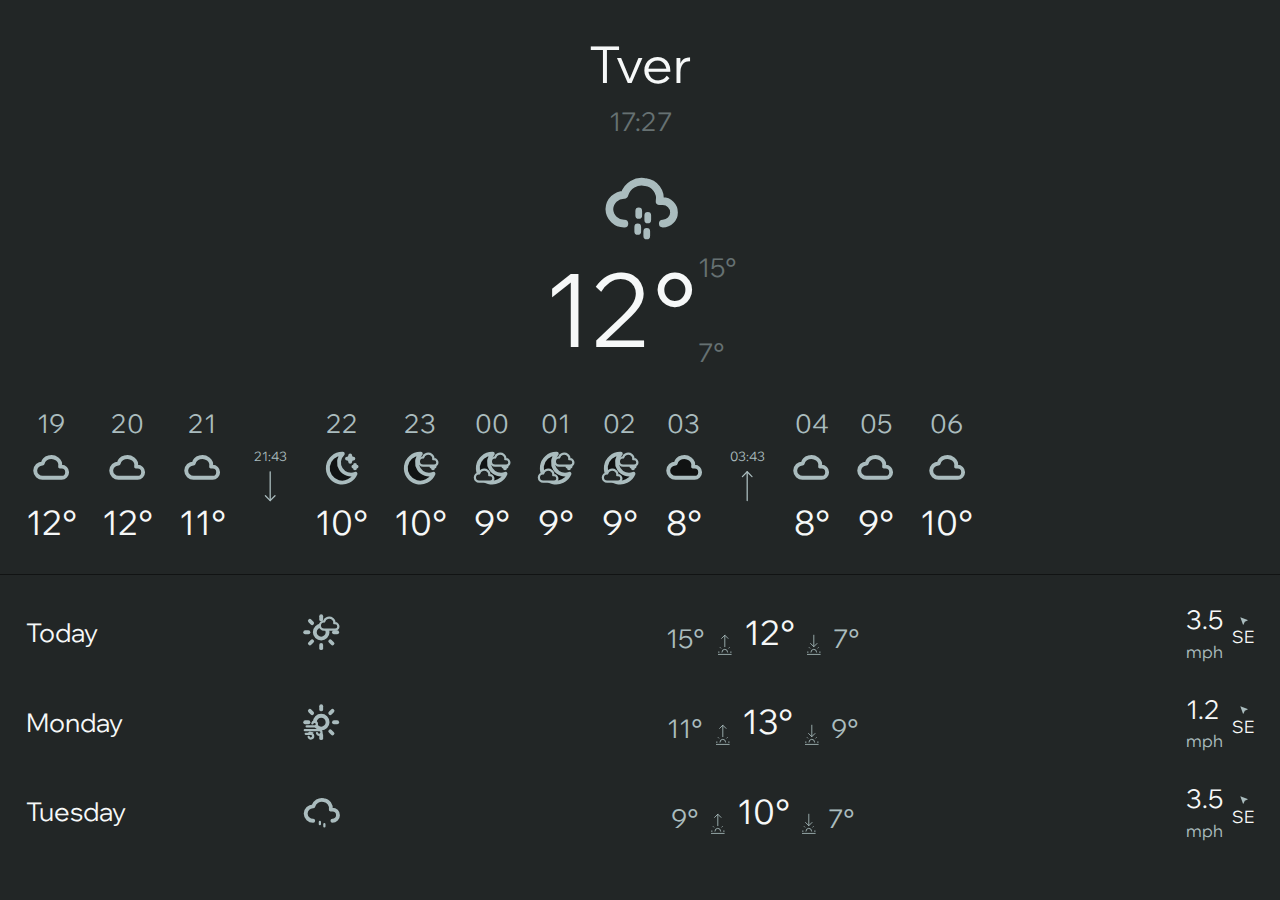
==== index.html @ 24e2c727 "improvements" ====
<!DOCTYPE html>
<html> 

<head>
  <title>weather - cool and hot</title>
  <meta charset="utf-8" />
  <meta name="viewport" content="width=device-width, initial-scale=1"> 
  <link rel=stylesheet type=text/css href="style.css">
  <script src="main.js"></script>
</head>

<body>
  <svg xmlns="http://www.w3.org/2000/svg" id="icons_all">
    <symbol id="wind" viewBox="0 0 24 24">
      <path d="m 5,8 h 8.5 A 2.5,2.5 0 1 0 11.16,4.76"/>
      <path d="m 3,12 h 15.5 a 2.5,2.5 0 1 1 -2.34,3.24"/>  
      <path d="M 4,16 H 9.5 A 2.5,2.5 0 1 1 7.16,19.24"/>    
    </symbol>
    <symbol id="_up" viewBox="0 0 24 24">
      <path d="M 12,3 V 21"/>
      <path d="M 15,18 12,21 9,18"/>
    </symbol>
    <symbol id="_down" viewBox="0 0 24 24">
      <path d="M 12,21 V 3"/>
      <path d="M 15,6 12,3 9,6"/>
    </symbol>
    <symbol id="sun_up" viewBox="0 0 24 24">
      <path d="m 6,18.867 h 0.667 m 10.667,0 H 18 M 7.733,14.6 8.2,15.067 M 16.267,14.6 15.8,15.067 m -6.467,3.8 a 2.667,2.667 0 0 1 5.333,0"/>    
      <path d="M 6,21 H 18"/>
      <path d="M 12,13.768 V 3 l 3,3 M 9,6 12,3"/>
    </symbol>
    <symbol id="sun_down" viewBox="0 0 24 24">
      <path d="m 6,18.867 h 0.667 m 10.667,0 H 18 M 7.733,14.6 8.2,15.067 M 16.267,14.6 15.8,15.067 m -6.467,3.8 a 2.667,2.667 0 0 1 5.333,0"/>    
      <path d="M 6,21 H 18"/>
      <path d="m 12,3 v 10.768 l 3,-3 m -6,0 3,3"/>
    </symbol>
    <symbol id="rain" viewBox="0 0 24 24">
      <path d="m 10.64,15.07 v 2.43 m 4.86,0 v 2.43"/>    
    </symbol>
    <symbol id="sun" viewBox="0 0 24 24">
      <path d="m 14.828,14.828 a 4,4 0 1 0 -5.657,0 4,4 0 0 0 5.657,0 z"/>
      <path d="M 6.343,17.657 4.929,19.071"/>  
      <path d="M 6.343,6.343 4.929,4.929"/>  
      <path d="M 17.657,6.343 19.071,4.929"/>  
      <path d="m 17.657,17.657 1.414,1.414"/>  
      <path d="M 4,12 H 2"/>
      <path d="M 12,4 V 2"/>
      <path d="m 20,12 h 2"/>
      <path d="m 12,20 v 2"/>    
    </symbol>
    <symbol id="moon" viewBox="0 0 24 24">
      <path d="m 12,3 h 0.393 A 7.5,7.5 0 0 0 20.313,15.446 9,9 0 1 1 12,2.992 Z"/>
      <path d="M 17,4 A 2,2 0 0 0 19,6 2,2 0 0 0 17,8 2,2 0 0 0 15,6 2,2 0 0 0 17,4"/>  
      <path d="m 19,11 h 2 m -1,-1 v 2"/>    
    </symbol>
    <symbol id="cloud" viewBox="0 0 24 24">
      <path d="M 6.657,18 A 4.572,4.572 0 0 1 2,13.517 4.572,4.572 0 0 1 6.657,9.035 a 5.231,5.231 0 0 1 3.675,-3.773 5.991,5.991 0 0 1 5.444,1 4.764,4.764 0 0 1 1.77,4.769 h 0.99 a 3.487,3.487 0 0 1 0,6.973 H 6.657"/>    
    </symbol>
    <symbol id="cloud_with" viewBox="0 0 24 24">
        <path d="M 7,18 A 4.606,4.606 0 0 1 2.3,13.5 4.606,4.606 0 0 1 7,9 5.621,5.621 0 0 1 13.611,5.05 5.093,5.093 0 0 1 18,11 h 1 a 3.5,3.5 0 0 1 0,7"/>    
    </symbol>
    <symbol id="lightning" viewBox="0 0 24 24">
      <path d="M 13.845,8.237 10.464,15 h 5.072 l -3.381,6.763"/>    
    </symbol>
    <symbol id="direction" viewBox="0 0 24 24">
      <path d="m 12,18.5 7.265,2.463 a 0.535,0.535 0 0 0 0.57,-0.116 0.548,0.548 0 0 0 0.134,-0.572 L 12,3 4.03,20.275 a 0.547,0.547 0 0 0 0.135,0.572 0.535,0.535 0 0 0 0.57,0.116 L 12,18.5"/>    
    </symbol>
  </svg>   

  <div class="main">
    <div class="item_main">
      <div class="city flex_col centered">
        <div class="city_name text_h2">Tver</div>
        <div class="city_time text_accent text_opact">17:27</div>
        <div class="icon icon_weather icon_big">
          <svg class="icon_with">
            <use xlink:href="#cloud_with"/> 
          </svg>
          <svg class="icon_dop">
            <use xlink:href="#rain"/> 
          </svg>
          <svg class="icon_dop dop_second dop_duo">
            <use xlink:href="#rain"/> 
          </svg>
        </div>
        <div class="temperature flex_row">
          <div class="text_h1 now">12°</div>
          <div class="limit flex_col">
            <div class="max text_accent text_opact">15°</div>
            <div class="min text_accent text_opact">7°</div>
          </div>
        </div>
      </div>
      <div class="scroll_line flex_row">
        <div class="item_scroll_line flex_col centered">
          <div class="text_accent">19</div>
          <div class="icon icon_weather icon_normal">
            <svg>
              <use xlink:href="#cloud"/> 
            </svg>
          </div>  
          <div class="text_h3">12°</div>    
        </div>
        <div class="item_scroll_line flex_col centered">
          <div class="text_accent">20</div>
          <div class="icon icon_weather icon_normal">
            <svg>
              <use xlink:href="#cloud"/> 
            </svg>
          </div>  
          <div class="text_h3">12°</div>    
        </div>
        <div class="item_scroll_line flex_col centered">
          <div class="text_accent">21</div>
          <div class="icon icon_weather icon_normal">
            <svg>
              <use xlink:href="#cloud"/> 
            </svg>
          </div>  
          <div class="text_h3">11°</div>    
        </div>
        <div class="item_scroll_line flex_col centered arrow">
          <div class="text_accent text_mini">21:43</div>
          <div class="icon icon_normal">
            <svg>
              <use xlink:href="#_up"/> 
            </svg>
          </div>   
        </div>
        <div class="item_scroll_line flex_col centered">
          <div class="text_accent">22</div>
          <div class="icon icon_weather icon_normal icon_night">
            <svg>
              <use xlink:href="#moon"/> 
            </svg>
          </div>  
          <div class="text_h3">10°</div>    
        </div>
        <div class="item_scroll_line flex_col centered">
          <div class="text_accent">23</div>
          <div class="icon icon_weather icon_dop_top icon_normal icon_night">
            <svg class="icon_with">
              <use xlink:href="#moon"/> 
            </svg>
            <svg class="icon_dop">
              <use xlink:href="#cloud"/> 
            </svg>
          </div>  
          <div class="text_h3">10°</div>    
        </div>
        <div class="item_scroll_line flex_col centered">
          <div class="text_accent">00</div>
          <div class="icon icon_weather icon_dop_top icon_normal icon_night">
            <svg class="icon_with">
              <use xlink:href="#moon"/> 
            </svg>
            <svg class="icon_dop">
              <use xlink:href="#cloud"/> 
            </svg>
            <svg class="icon_dop dop_second">
              <use xlink:href="#cloud"/> 
            </svg>
          </div>  
          <div class="text_h3">9°</div>    
        </div>
        <div class="item_scroll_line flex_col centered">
          <div class="text_accent">01</div>
          <div class="icon icon_weather icon_dop_top icon_normal icon_night">
            <svg class="icon_with">
              <use xlink:href="#moon"/> 
            </svg>
            <svg class="icon_dop">
              <use xlink:href="#cloud"/> 
            </svg>
            <svg class="icon_dop dop_second">
              <use xlink:href="#cloud"/> 
            </svg>
          </div>  
          <div class="text_h3">9°</div>    
        </div>
        <div class="item_scroll_line flex_col centered">
          <div class="text_accent">02</div>
          <div class="icon icon_weather icon_dop_top icon_normal icon_night">
            <svg class="icon_with">
              <use xlink:href="#moon"/> 
            </svg>
            <svg class="icon_dop">
              <use xlink:href="#cloud"/> 
            </svg>
            <svg class="icon_dop dop_second">
              <use xlink:href="#cloud"/> 
            </svg>
          </div>  
          <div class="text_h3">9°</div>    
        </div>
        <div class="item_scroll_line flex_col centered">
          <div class="text_accent">03</div>
          <div class="icon icon_weather icon_normal icon_night">
            <svg>
              <use xlink:href="#cloud"/> 
            </svg>
          </div>  
          <div class="text_h3">8°</div>    
        </div>
        <div class="item_scroll_line flex_col centered arrow">
          <div class="text_accent text_mini">03:43</div>
          <div class="icon icon_normal">
            <svg>
              <use xlink:href="#_down"/> 
            </svg>
          </div>   
        </div>
        <div class="item_scroll_line flex_col centered">
          <div class="text_accent">04</div>
          <div class="icon icon_weather icon_normal">
            <svg>
              <use xlink:href="#cloud"/> 
            </svg>
          </div>  
          <div class="text_h3">8°</div>    
        </div>
        <div class="item_scroll_line flex_col centered">
          <div class="text_accent">05</div>
          <div class="icon icon_weather icon_normal">
            <svg>
              <use xlink:href="#cloud"/> 
            </svg>
          </div>  
          <div class="text_h3">9°</div>    
        </div>
        <div class="item_scroll_line flex_col centered">
          <div class="text_accent">06</div>
          <div class="icon icon_weather icon_normal">
            <svg>
              <use xlink:href="#cloud"/> 
            </svg>
          </div>  
          <div class="text_h3">10°</div>    
        </div>
      </div>
    </div>
    <div class="divider"></div>

    <div class="days_list flex_col">
      <div class="item_days_list flex_row centered">
        <div class="day_name">Today</div>
        <div class="right_part flex_row centered">
          <div class="icon icon_weather icon_dop_top icon_normal">
            <svg class="icon_with">
              <use xlink:href="#sun"/> 
            </svg>
            <svg class="icon_dop">
              <use xlink:href="#cloud"/> 
            </svg>
          </div>
          <div class="temperature flex_row">
            <div class="text_accent">15°</div>
            <div class="icon icon_small">
              <svg>
                <use xlink:href="#sun_up"/> 
              </svg>
            </div>
            <div class="text_h3">12°</div>
            <div class="icon icon_small">
              <svg>
                <use xlink:href="#sun_down"/> 
              </svg>
            </div>
            <div class="text_accent">7°</div>
          </div>
          <div class="wind flex_row centered">
            <div class="power">3.5</div>
            <div class="direction flex_col centered">
              <div class="icon icon_fill icon_compas compas_se">
                <svg>
                  <use xlink:href="#direction"/> 
                </svg>
              </div>
              <div class="text_small_dop">SE</div>
            </div>
          </div>
        </div>
      </div>
      <div class="item_days_list flex_row centered">
        <div class="day_name">Monday</div>
        <div class="right_part flex_row centered">
          <div class="icon icon_weather icon_dop_top icon_normal">
            <svg class="icon_with">
              <use xlink:href="#sun"/> 
            </svg>
            <svg class="icon_dop dop_second">
              <use xlink:href="#wind"/> 
            </svg>
          </div>
          <div class="temperature flex_row">
            <div class="text_accent">11°</div>
            <div class="icon icon_small">
              <svg>
                <use xlink:href="#sun_up"/> 
              </svg>
            </div>
            <div class="text_h3">13°</div>
            <div class="icon icon_small">
              <svg>
                <use xlink:href="#sun_down"/> 
              </svg>
            </div>
            <div class="text_accent">9°</div>
          </div>
          <div class="wind flex_row centered">
            <div class="power">1.2</div>
            <div class="direction flex_col centered">
              <div class="icon icon_fill icon_compas compas_se">
                <svg>
                  <use xlink:href="#direction"/> 
                </svg>
              </div>
              <div class="text_small_dop">SE</div>
            </div>
          </div>
        </div>
      </div>
      <div class="item_days_list flex_row centered">
        <div class="day_name">Tuesday</div>
        <div class="right_part flex_row centered">
          <div class="icon icon_weather icon_normal">
            <svg class="icon_with">
              <use xlink:href="#cloud_with"/> 
            </svg>
            <svg class="icon_dop">
              <use xlink:href="#rain"/> 
            </svg>
          </div>
          <div class="temperature flex_row">
            <div class="text_accent">9°</div>
            <div class="icon icon_small">
              <svg>
                <use xlink:href="#sun_up"/> 
              </svg>
            </div>
            <div class="text_h3">10°</div>
            <div class="icon icon_small">
              <svg>
                <use xlink:href="#sun_down"/> 
              </svg>
            </div>
            <div class="text_accent">7°</div>
          </div>
          <div class="wind flex_row centered">
            <div class="power">3.5</div>
            <div class="direction flex_col centered">
              <div class="icon icon_fill icon_compas compas_se">
                <svg>
                  <use xlink:href="#direction"/> 
                </svg>
              </div>
              <div class="text_small_dop">SE</div>
            </div>
          </div>
        </div>
      </div>
    </div>
    
  </div>
</body>
</html>
---- style.css ----
@font-face {
  font-family: textFont;
  src: url(WixMadeforDisplay-VariableFont_wght.ttf);
  font-style: normal;
  font-weight: 400;
  }

:root {  
  --color_primary: #222626;
  --color_secondary: #111313;
  --color_inverse: #F6F8F8;
  --color_accent: #AABCBE;
  --size_font6: calc(var(--size_font12)/2);
  --size_font8: calc(var(--size_font12)/1.5);
  --size_font10: calc(var(--size_font12)/1.2);
  --size_font12: max(2vw, 2vh);
  --size_font16: calc(var(--size_font12)/0.75);
  --size_font24: calc(2*var(--size_font12));
  --size_font48: calc(2*var(--size_font24));
  --size_border0: calc(var(--size_border1)/3);
  --size_border1: calc(var(--size16)/10.6);
  --size_border2: calc(var(--size_border1)*1.5);
  --size4: calc(var(--size16)/4);
  --size6: calc(var(--size16)/2.6);
  --size12: calc(var(--size16)/1.3);
  --size16: max(2vw, 2vh);
  --size20: calc(1.25*var(--size16));
  --size24: calc(1.5*var(--size16));
  --size28: calc(1.75*var(--size16));
  --size32: calc(2*var(--size16));
  --size48: calc(2*var(--size24));
}

*, html, body, h1, h2, h3, h4, h5, h6, a, img, ul, ol, li, div, span, b, time, mark,
u, p, input, label, textarea, select, option {  
  color: var(--color_inverse);
  font-family: textFont;
  font-size: var(--size_font12);
  line-height: 1.5;
  margin: 0;
  padding: 0;
  position: relative;
  border: 0;
  vertical-align: top;
  z-index: auto;
  box-sizing: border-box; 
  transition: 1s ease-in-out;
}                                                      

html, 
body {  
  width: 100%;
  height: 100%;
  background-color: var(--color_primary)
}

.main {
  width: 100%;
  height: 100%;
  padding: var(--size16);
}

.text_h1 {
  font-size: var(--size_font48);
}
.text_h2 {
  font-size: var(--size_font24);
}
.text_h3 {
  font-size: var(--size_font16);
}
.text_small {
  font-size: var(--size_font10);
}
.text_small_dop {
  font-size: var(--size_font8);
}
.text_mini {
  font-size: var(--size_font6);
}
.text_accent {
  color: var(--color_accent);
}
.text_opact {
  opacity: 0.5;
}

.flex_row {
  display: flex;
  flex-direction: row;
}
.flex_col {
  display: flex;
  flex-direction: column;
}
.flex_row.centered,
.flex_col.centered {
  align-items: center;
}

.divider {
  width: calc(100% + var(--size32));
  left: calc(-1*var(--size16));
  height: var(--size_border0);
  background-color: var(--color_secondary);
}

.section {
  display: flex;
  flex-direction: row;
  align-items: center;
}

.section.short_view {
  gap: var(--size16);
}

.short_view .city {
  width: 40%;
}

.item_line {
  justify-content: space-between;
  gap: var(--size32);
  padding: var(--size12) 0;
  cursor: pointer;
}

.item_line .left_part {
  width: 70%;
  justify-content: space-between;
}

.item_line .right_part {
  width: 30%;
  justify-content: flex-end;
}

.item_line .temperature *,
.item_main .temperature * {
  line-height: 1.1;
}

.item_line .temperature .limit,
.item_main .temperature .limit {
  justify-content: space-between;
}

.item_line .stats {
  gap: var(--size16);
}

.item_line .stats .text_small::after {
  content: 'mph';
  font-size: var(--size_font6);
  padding-left: var(--size_border2);
}

.item_line .wind .direction {
  gap: var(--size_border2);
}

.scroll_line {
  gap: var(--size16);
  margin-bottom: var(--size16);
}

.scroll_line .item_scroll_line .icon_weather {
  margin: var(--size4) 0 var(--size6) 0;
}

.scroll_line .item_scroll_line.arrow {
  justify-content: center;
}

.item_main .city ~ .scroll_line {
  margin-top: var(--size24);
}

.item_main .icon_weather {
  margin: var(--size16) 0 var(--size6) 0;
}

.days_list {
  margin-top: var(--size16);
  gap: var(--size16);
}

.item_days_list {
  gap: var(--size24);
}

.item_days_list .right_part {
  justify-content: space-between;
}

.item_days_list .day_name {
  width: 20%;
}
.item_days_list .right_part {
  width: 80%;
}

.item_days_list .wind {
  gap: var(--size6);
}

.item_days_list .wind .power::after {
  content: 'mph';
  display: block;
  font-size: var(--size_font8);
  color: var(--color_accent);
}

.item_days_list .temperature {
  align-items: flex-end;
  gap: var(--size4);
}

svg#icons_all {
  visibility: hidden;
  display: none;
  width: 0;
  height: 0;
}

svg * {
  stroke-linecap: round;
  stroke-linejoin: round;
}

.icon svg {
  height: 100%;
  width: 100%;
  fill: transparent;
}

.icon_big {
  width: var(--size48);
  height: var(--size48);

}

.icon_normal {
  width: var(--size24);
  height: var(--size24);
}

.icon_small {
  width: var(--size16);
  height: var(--size16);
}

.icon_compas {
  width: var(--size6);
  height: var(--size6);
  transform-box: fill-box;
    transform-origin: center;
}

.icon_compas.compas_sw  {
  transform: rotate(45deg);
}
.icon_compas.compas_se  {
  transform: rotate(-45deg);
}

.icon_big .icon_dop {
  stroke-width: var(--size_border2);
}

.icon {
  stroke: var(--color_accent);
  display: flex;
  align-items: flex-end;
  justify-content: center;
  stroke-width: var(--size_border1);
}

.icon.icon_small,
.arrow .icon {
  stroke-width: var(--size_border0);
}

.icon_weather.icon_dop_top {
  align-items: flex-start;
  justify-content: flex-end;
}

.icon.icon_night svg {
  fill: var(--color_secondary);
}

.icon.icon_fill svg {
  fill: var(--color_accent);
  stroke: none;
}

.icon .icon_with {
  position: absolute;
}

.icon .icon_dop {
  height: 58%;
  width: 58%;
}

.icon .icon_dop.dop_second {
  position: absolute;
  bottom: 10%;
  right: 5%;
} 

.icon .icon_dop.dop_second.dop_duo {
  bottom: 20%;
  right: 20%;
} 
.icon .icon_dop.dop_second.dop_duo + .dop_duo {
  top: 0;
}

.icon_weather.icon_dop_top .icon_dop {
  fill: var(--color_primary);
}

.icon_weather.icon_dop_top .icon_dop.dop_second {
  left: 0;
  bottom: 0;
}
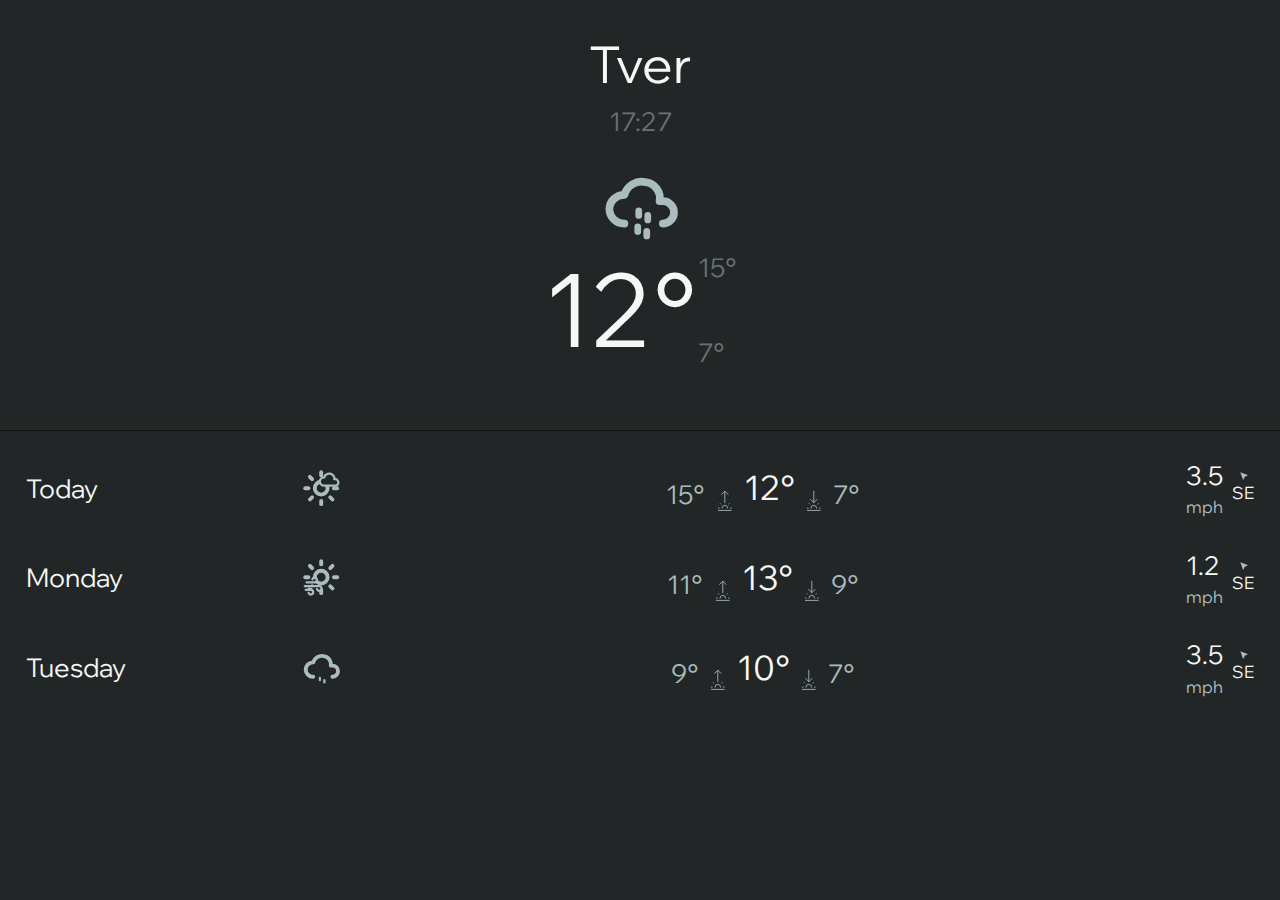
==== commit 775cfa50: "hourly weather" ====
--- a/index.html
+++ b/index.html
@@ -1,10 +1,10 @@
 <!DOCTYPE html>
-<html> 
+<html>
 
 <head>
   <title>weather - cool and hot</title>
   <meta charset="utf-8" />
-  <meta name="viewport" content="width=device-width, initial-scale=1"> 
+  <meta name="viewport" content="width=device-width, initial-scale=1">
   <link rel=stylesheet type=text/css href="style.css">
   <script src="main.js"></script>
 </head>
@@ -13,8 +13,8 @@
   <svg xmlns="http://www.w3.org/2000/svg" id="icons_all">
     <symbol id="wind" viewBox="0 0 24 24">
       <path d="m 5,8 h 8.5 A 2.5,2.5 0 1 0 11.16,4.76"/>
-      <path d="m 3,12 h 15.5 a 2.5,2.5 0 1 1 -2.34,3.24"/>  
-      <path d="M 4,16 H 9.5 A 2.5,2.5 0 1 1 7.16,19.24"/>    
+      <path d="m 3,12 h 15.5 a 2.5,2.5 0 1 1 -2.34,3.24"/>
+      <path d="M 4,16 H 9.5 A 2.5,2.5 0 1 1 7.16,19.24"/>
     </symbol>
     <symbol id="_up" viewBox="0 0 24 24">
       <path d="M 12,3 V 21"/>
@@ -25,47 +25,47 @@
       <path d="M 15,6 12,3 9,6"/>
     </symbol>
     <symbol id="sun_up" viewBox="0 0 24 24">
-      <path d="m 6,18.867 h 0.667 m 10.667,0 H 18 M 7.733,14.6 8.2,15.067 M 16.267,14.6 15.8,15.067 m -6.467,3.8 a 2.667,2.667 0 0 1 5.333,0"/>    
+      <path d="m 6,18.867 h 0.667 m 10.667,0 H 18 M 7.733,14.6 8.2,15.067 M 16.267,14.6 15.8,15.067 m -6.467,3.8 a 2.667,2.667 0 0 1 5.333,0"/>
       <path d="M 6,21 H 18"/>
       <path d="M 12,13.768 V 3 l 3,3 M 9,6 12,3"/>
     </symbol>
     <symbol id="sun_down" viewBox="0 0 24 24">
-      <path d="m 6,18.867 h 0.667 m 10.667,0 H 18 M 7.733,14.6 8.2,15.067 M 16.267,14.6 15.8,15.067 m -6.467,3.8 a 2.667,2.667 0 0 1 5.333,0"/>    
+      <path d="m 6,18.867 h 0.667 m 10.667,0 H 18 M 7.733,14.6 8.2,15.067 M 16.267,14.6 15.8,15.067 m -6.467,3.8 a 2.667,2.667 0 0 1 5.333,0"/>
       <path d="M 6,21 H 18"/>
       <path d="m 12,3 v 10.768 l 3,-3 m -6,0 3,3"/>
     </symbol>
     <symbol id="rain" viewBox="0 0 24 24">
-      <path d="m 10.64,15.07 v 2.43 m 4.86,0 v 2.43"/>    
+      <path d="m 10.64,15.07 v 2.43 m 4.86,0 v 2.43"/>
     </symbol>
     <symbol id="sun" viewBox="0 0 24 24">
       <path d="m 14.828,14.828 a 4,4 0 1 0 -5.657,0 4,4 0 0 0 5.657,0 z"/>
-      <path d="M 6.343,17.657 4.929,19.071"/>  
-      <path d="M 6.343,6.343 4.929,4.929"/>  
-      <path d="M 17.657,6.343 19.071,4.929"/>  
-      <path d="m 17.657,17.657 1.414,1.414"/>  
+      <path d="M 6.343,17.657 4.929,19.071"/>
+      <path d="M 6.343,6.343 4.929,4.929"/>
+      <path d="M 17.657,6.343 19.071,4.929"/>
+      <path d="m 17.657,17.657 1.414,1.414"/>
       <path d="M 4,12 H 2"/>
       <path d="M 12,4 V 2"/>
       <path d="m 20,12 h 2"/>
-      <path d="m 12,20 v 2"/>    
+      <path d="m 12,20 v 2"/>
     </symbol>
     <symbol id="moon" viewBox="0 0 24 24">
       <path d="m 12,3 h 0.393 A 7.5,7.5 0 0 0 20.313,15.446 9,9 0 1 1 12,2.992 Z"/>
-      <path d="M 17,4 A 2,2 0 0 0 19,6 2,2 0 0 0 17,8 2,2 0 0 0 15,6 2,2 0 0 0 17,4"/>  
-      <path d="m 19,11 h 2 m -1,-1 v 2"/>    
+      <path d="M 17,4 A 2,2 0 0 0 19,6 2,2 0 0 0 17,8 2,2 0 0 0 15,6 2,2 0 0 0 17,4"/>
+      <path d="m 19,11 h 2 m -1,-1 v 2"/>
     </symbol>
     <symbol id="cloud" viewBox="0 0 24 24">
-      <path d="M 6.657,18 A 4.572,4.572 0 0 1 2,13.517 4.572,4.572 0 0 1 6.657,9.035 a 5.231,5.231 0 0 1 3.675,-3.773 5.991,5.991 0 0 1 5.444,1 4.764,4.764 0 0 1 1.77,4.769 h 0.99 a 3.487,3.487 0 0 1 0,6.973 H 6.657"/>    
+      <path d="M 6.657,18 A 4.572,4.572 0 0 1 2,13.517 4.572,4.572 0 0 1 6.657,9.035 a 5.231,5.231 0 0 1 3.675,-3.773 5.991,5.991 0 0 1 5.444,1 4.764,4.764 0 0 1 1.77,4.769 h 0.99 a 3.487,3.487 0 0 1 0,6.973 H 6.657"/>
     </symbol>
     <symbol id="cloud_with" viewBox="0 0 24 24">
-        <path d="M 7,18 A 4.606,4.606 0 0 1 2.3,13.5 4.606,4.606 0 0 1 7,9 5.621,5.621 0 0 1 13.611,5.05 5.093,5.093 0 0 1 18,11 h 1 a 3.5,3.5 0 0 1 0,7"/>    
+        <path d="M 7,18 A 4.606,4.606 0 0 1 2.3,13.5 4.606,4.606 0 0 1 7,9 5.621,5.621 0 0 1 13.611,5.05 5.093,5.093 0 0 1 18,11 h 1 a 3.5,3.5 0 0 1 0,7"/>
     </symbol>
     <symbol id="lightning" viewBox="0 0 24 24">
-      <path d="M 13.845,8.237 10.464,15 h 5.072 l -3.381,6.763"/>    
+      <path d="M 13.845,8.237 10.464,15 h 5.072 l -3.381,6.763"/>
     </symbol>
     <symbol id="direction" viewBox="0 0 24 24">
-      <path d="m 12,18.5 7.265,2.463 a 0.535,0.535 0 0 0 0.57,-0.116 0.548,0.548 0 0 0 0.134,-0.572 L 12,3 4.03,20.275 a 0.547,0.547 0 0 0 0.135,0.572 0.535,0.535 0 0 0 0.57,0.116 L 12,18.5"/>    
-    </symbol>
-  </svg>   
+      <path d="m 12,18.5 7.265,2.463 a 0.535,0.535 0 0 0 0.57,-0.116 0.548,0.548 0 0 0 0.134,-0.572 L 12,3 4.03,20.275 a 0.547,0.547 0 0 0 0.135,0.572 0.535,0.535 0 0 0 0.57,0.116 L 12,18.5"/>
+    </symbol>
+  </svg>
 
   <div class="main">
     <div class="item_main">
@@ -74,13 +74,13 @@
         <div class="city_time text_accent text_opact">17:27</div>
         <div class="icon icon_weather icon_big">
           <svg class="icon_with">
-            <use xlink:href="#cloud_with"/> 
+            <use xlink:href="#cloud_with"/>
           </svg>
           <svg class="icon_dop">
-            <use xlink:href="#rain"/> 
+            <use xlink:href="#rain"/>
           </svg>
           <svg class="icon_dop dop_second dop_duo">
-            <use xlink:href="#rain"/> 
+            <use xlink:href="#rain"/>
           </svg>
         </div>
         <div class="temperature flex_row">
@@ -92,151 +92,6 @@
         </div>
       </div>
       <div class="scroll_line flex_row">
-        <div class="item_scroll_line flex_col centered">
-          <div class="text_accent">19</div>
-          <div class="icon icon_weather icon_normal">
-            <svg>
-              <use xlink:href="#cloud"/> 
-            </svg>
-          </div>  
-          <div class="text_h3">12°</div>    
-        </div>
-        <div class="item_scroll_line flex_col centered">
-          <div class="text_accent">20</div>
-          <div class="icon icon_weather icon_normal">
-            <svg>
-              <use xlink:href="#cloud"/> 
-            </svg>
-          </div>  
-          <div class="text_h3">12°</div>    
-        </div>
-        <div class="item_scroll_line flex_col centered">
-          <div class="text_accent">21</div>
-          <div class="icon icon_weather icon_normal">
-            <svg>
-              <use xlink:href="#cloud"/> 
-            </svg>
-          </div>  
-          <div class="text_h3">11°</div>    
-        </div>
-        <div class="item_scroll_line flex_col centered arrow">
-          <div class="text_accent text_mini">21:43</div>
-          <div class="icon icon_normal">
-            <svg>
-              <use xlink:href="#_up"/> 
-            </svg>
-          </div>   
-        </div>
-        <div class="item_scroll_line flex_col centered">
-          <div class="text_accent">22</div>
-          <div class="icon icon_weather icon_normal icon_night">
-            <svg>
-              <use xlink:href="#moon"/> 
-            </svg>
-          </div>  
-          <div class="text_h3">10°</div>    
-        </div>
-        <div class="item_scroll_line flex_col centered">
-          <div class="text_accent">23</div>
-          <div class="icon icon_weather icon_dop_top icon_normal icon_night">
-            <svg class="icon_with">
-              <use xlink:href="#moon"/> 
-            </svg>
-            <svg class="icon_dop">
-              <use xlink:href="#cloud"/> 
-            </svg>
-          </div>  
-          <div class="text_h3">10°</div>    
-        </div>
-        <div class="item_scroll_line flex_col centered">
-          <div class="text_accent">00</div>
-          <div class="icon icon_weather icon_dop_top icon_normal icon_night">
-            <svg class="icon_with">
-              <use xlink:href="#moon"/> 
-            </svg>
-            <svg class="icon_dop">
-              <use xlink:href="#cloud"/> 
-            </svg>
-            <svg class="icon_dop dop_second">
-              <use xlink:href="#cloud"/> 
-            </svg>
-          </div>  
-          <div class="text_h3">9°</div>    
-        </div>
-        <div class="item_scroll_line flex_col centered">
-          <div class="text_accent">01</div>
-          <div class="icon icon_weather icon_dop_top icon_normal icon_night">
-            <svg class="icon_with">
-              <use xlink:href="#moon"/> 
-            </svg>
-            <svg class="icon_dop">
-              <use xlink:href="#cloud"/> 
-            </svg>
-            <svg class="icon_dop dop_second">
-              <use xlink:href="#cloud"/> 
-            </svg>
-          </div>  
-          <div class="text_h3">9°</div>    
-        </div>
-        <div class="item_scroll_line flex_col centered">
-          <div class="text_accent">02</div>
-          <div class="icon icon_weather icon_dop_top icon_normal icon_night">
-            <svg class="icon_with">
-              <use xlink:href="#moon"/> 
-            </svg>
-            <svg class="icon_dop">
-              <use xlink:href="#cloud"/> 
-            </svg>
-            <svg class="icon_dop dop_second">
-              <use xlink:href="#cloud"/> 
-            </svg>
-          </div>  
-          <div class="text_h3">9°</div>    
-        </div>
-        <div class="item_scroll_line flex_col centered">
-          <div class="text_accent">03</div>
-          <div class="icon icon_weather icon_normal icon_night">
-            <svg>
-              <use xlink:href="#cloud"/> 
-            </svg>
-          </div>  
-          <div class="text_h3">8°</div>    
-        </div>
-        <div class="item_scroll_line flex_col centered arrow">
-          <div class="text_accent text_mini">03:43</div>
-          <div class="icon icon_normal">
-            <svg>
-              <use xlink:href="#_down"/> 
-            </svg>
-          </div>   
-        </div>
-        <div class="item_scroll_line flex_col centered">
-          <div class="text_accent">04</div>
-          <div class="icon icon_weather icon_normal">
-            <svg>
-              <use xlink:href="#cloud"/> 
-            </svg>
-          </div>  
-          <div class="text_h3">8°</div>    
-        </div>
-        <div class="item_scroll_line flex_col centered">
-          <div class="text_accent">05</div>
-          <div class="icon icon_weather icon_normal">
-            <svg>
-              <use xlink:href="#cloud"/> 
-            </svg>
-          </div>  
-          <div class="text_h3">9°</div>    
-        </div>
-        <div class="item_scroll_line flex_col centered">
-          <div class="text_accent">06</div>
-          <div class="icon icon_weather icon_normal">
-            <svg>
-              <use xlink:href="#cloud"/> 
-            </svg>
-          </div>  
-          <div class="text_h3">10°</div>    
-        </div>
       </div>
     </div>
     <div class="divider"></div>
@@ -247,23 +102,23 @@
         <div class="right_part flex_row centered">
           <div class="icon icon_weather icon_dop_top icon_normal">
             <svg class="icon_with">
-              <use xlink:href="#sun"/> 
+              <use xlink:href="#sun"/>
             </svg>
             <svg class="icon_dop">
-              <use xlink:href="#cloud"/> 
+              <use xlink:href="#cloud"/>
             </svg>
           </div>
           <div class="temperature flex_row">
             <div class="text_accent">15°</div>
             <div class="icon icon_small">
               <svg>
-                <use xlink:href="#sun_up"/> 
+                <use xlink:href="#sun_up"/>
               </svg>
             </div>
             <div class="text_h3">12°</div>
             <div class="icon icon_small">
               <svg>
-                <use xlink:href="#sun_down"/> 
+                <use xlink:href="#sun_down"/>
               </svg>
             </div>
             <div class="text_accent">7°</div>
@@ -273,7 +128,7 @@
             <div class="direction flex_col centered">
               <div class="icon icon_fill icon_compas compas_se">
                 <svg>
-                  <use xlink:href="#direction"/> 
+                  <use xlink:href="#direction"/>
                 </svg>
               </div>
               <div class="text_small_dop">SE</div>
@@ -286,23 +141,23 @@
         <div class="right_part flex_row centered">
           <div class="icon icon_weather icon_dop_top icon_normal">
             <svg class="icon_with">
-              <use xlink:href="#sun"/> 
+              <use xlink:href="#sun"/>
             </svg>
             <svg class="icon_dop dop_second">
-              <use xlink:href="#wind"/> 
+              <use xlink:href="#wind"/>
             </svg>
           </div>
           <div class="temperature flex_row">
             <div class="text_accent">11°</div>
             <div class="icon icon_small">
               <svg>
-                <use xlink:href="#sun_up"/> 
+                <use xlink:href="#sun_up"/>
               </svg>
             </div>
             <div class="text_h3">13°</div>
             <div class="icon icon_small">
               <svg>
-                <use xlink:href="#sun_down"/> 
+                <use xlink:href="#sun_down"/>
               </svg>
             </div>
             <div class="text_accent">9°</div>
@@ -312,7 +167,7 @@
             <div class="direction flex_col centered">
               <div class="icon icon_fill icon_compas compas_se">
                 <svg>
-                  <use xlink:href="#direction"/> 
+                  <use xlink:href="#direction"/>
                 </svg>
               </div>
               <div class="text_small_dop">SE</div>
@@ -325,23 +180,23 @@
         <div class="right_part flex_row centered">
           <div class="icon icon_weather icon_normal">
             <svg class="icon_with">
-              <use xlink:href="#cloud_with"/> 
+              <use xlink:href="#cloud_with"/>
             </svg>
             <svg class="icon_dop">
-              <use xlink:href="#rain"/> 
+              <use xlink:href="#rain"/>
             </svg>
           </div>
           <div class="temperature flex_row">
             <div class="text_accent">9°</div>
             <div class="icon icon_small">
               <svg>
-                <use xlink:href="#sun_up"/> 
+                <use xlink:href="#sun_up"/>
               </svg>
             </div>
             <div class="text_h3">10°</div>
             <div class="icon icon_small">
               <svg>
-                <use xlink:href="#sun_down"/> 
+                <use xlink:href="#sun_down"/>
               </svg>
             </div>
             <div class="text_accent">7°</div>
@@ -351,7 +206,7 @@
             <div class="direction flex_col centered">
               <div class="icon icon_fill icon_compas compas_se">
                 <svg>
-                  <use xlink:href="#direction"/> 
+                  <use xlink:href="#direction"/>
                 </svg>
               </div>
               <div class="text_small_dop">SE</div>
@@ -360,7 +215,7 @@
         </div>
       </div>
     </div>
-    
+
   </div>
 </body>
 </html>
--- a/style.css
+++ b/style.css
@@ -161,6 +161,8 @@
 }
 
 .scroll_line {
+  width: 100%;
+  overflow-x: auto;
   gap: var(--size16);
   margin-bottom: var(--size16);
 }
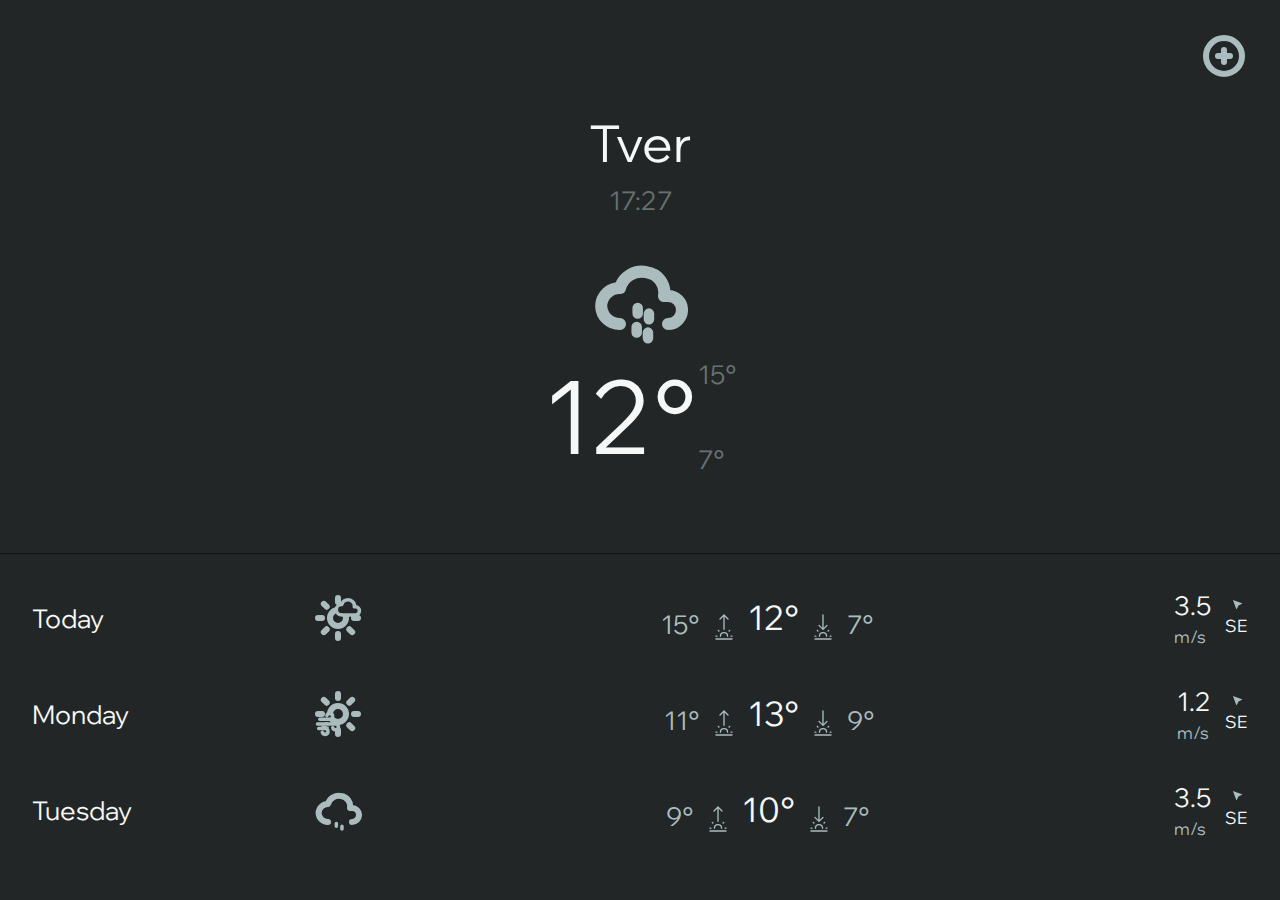
==== commit a50e5cff: "add new city" ====
--- a/index.html
+++ b/index.html
@@ -11,6 +11,20 @@
 
 <body>
   <svg xmlns="http://www.w3.org/2000/svg" id="icons_all">
+    <symbol id="pages" viewBox="0 0 24 24">
+      <path d="M 3,12 A 9,9 0 1 0 12,3 9,9 0 0 0 3,12"/>
+    </symbol>
+    <symbol id="add" viewBox="0 0 24 24">
+      <path d="M 3,12 A 9,9 0 1 0 12,3 9,9 0 0 0 3,12"/>
+      <path d="m 9,12 h 6"/>
+      <path d="m 12,9 v 6"/>
+    </symbol>
+    <symbol id="list" viewBox="0 0 24 24">
+      <path d="M 3,12 A 9,9 0 1 0 12,3 9,9 0 0 0 3,12"/>
+      <path d="m 9,9.6 h 6"/>
+      <path d="m 9,12 h 6"/>
+      <path d="m 9,14.4 h 6"/>
+    </symbol>
     <symbol id="wind" viewBox="0 0 24 24">
       <path d="m 5,8 h 8.5 A 2.5,2.5 0 1 0 11.16,4.76"/>
       <path d="m 3,12 h 15.5 a 2.5,2.5 0 1 1 -2.34,3.24"/>
@@ -68,6 +82,35 @@
   </svg>
 
   <div class="main">
+    <div class="navigation flex_row">
+      <div style="opacity: 0;" class="icon icon_list icon_normal">
+        <svg>
+          <use xlink:href="#list"/>
+        </svg>
+      </div>
+      <div style="opacity: 0;" class="pages flex_row centered">
+        <div class="icon icon_small" id="selected_page">
+          <svg>
+            <use xlink:href="#pages"/>
+          </svg>
+        </div>
+        <div class="icon icon_small">
+          <svg>
+            <use xlink:href="#pages"/>
+          </svg>
+        </div>
+        <div class="icon icon_small">
+          <svg>
+            <use xlink:href="#pages"/>
+          </svg>
+        </div>
+      </div>
+      <div class="icon icon_add icon_normal">
+        <svg>
+          <use xlink:href="#add"/>
+        </svg>
+      </div>
+    </div>
     <div class="item_main">
       <div class="city flex_col centered">
         <div class="city_name text_h2">Tver</div>
--- a/style.css
+++ b/style.css
@@ -3,9 +3,9 @@
   src: url(WixMadeforDisplay-VariableFont_wght.ttf);
   font-style: normal;
   font-weight: 400;
-  }
-
-:root {  
+}
+
+:root {
   --color_primary: #222626;
   --color_secondary: #111313;
   --color_inverse: #F6F8F8;
@@ -23,7 +23,7 @@
   --size4: calc(var(--size16)/4);
   --size6: calc(var(--size16)/2.6);
   --size12: calc(var(--size16)/1.3);
-  --size16: max(2vw, 2vh);
+  --size16: max(2.5vw, 2.5vh);
   --size20: calc(1.25*var(--size16));
   --size24: calc(1.5*var(--size16));
   --size28: calc(1.75*var(--size16));
@@ -32,7 +32,7 @@
 }
 
 *, html, body, h1, h2, h3, h4, h5, h6, a, img, ul, ol, li, div, span, b, time, mark,
-u, p, input, label, textarea, select, option {  
+u, p, input, label, textarea, select, option {
   color: var(--color_inverse);
   font-family: textFont;
   font-size: var(--size_font12);
@@ -43,12 +43,11 @@
   border: 0;
   vertical-align: top;
   z-index: auto;
-  box-sizing: border-box; 
+  box-sizing: border-box;
   transition: 1s ease-in-out;
-}                                                      
-
-html, 
-body {  
+}
+html,
+body {
   width: 100%;
   height: 100%;
   background-color: var(--color_primary)
@@ -151,20 +150,20 @@
 }
 
 .item_line .stats .text_small::after {
-  content: 'mph';
+  content: 'm/s';
   font-size: var(--size_font6);
   padding-left: var(--size_border2);
 }
 
-.item_line .wind .direction {
+.item_days_list .wind .direction {
   gap: var(--size_border2);
+  min-width: var(--size12);
 }
 
 .scroll_line {
-  width: 100%;
-  overflow-x: auto;
   gap: var(--size16);
   margin-bottom: var(--size16);
+  overflow-y: auto;
 }
 
 .scroll_line .item_scroll_line .icon_weather {
@@ -208,7 +207,7 @@
 }
 
 .item_days_list .wind .power::after {
-  content: 'mph';
+  content: 'm/s';
   display: block;
   font-size: var(--size_font8);
   color: var(--color_accent);
@@ -240,7 +239,6 @@
 .icon_big {
   width: var(--size48);
   height: var(--size48);
-
 }
 
 .icon_normal {
@@ -251,13 +249,18 @@
 .icon_small {
   width: var(--size16);
   height: var(--size16);
+}
+
+.icon_backspace {
+  width: var(--size12);
+  height: var(--size12);
 }
 
 .icon_compas {
   width: var(--size6);
   height: var(--size6);
   transform-box: fill-box;
-    transform-origin: center;
+  transform-origin: center;
 }
 
 .icon_compas.compas_sw  {
@@ -311,12 +314,16 @@
   position: absolute;
   bottom: 10%;
   right: 5%;
-} 
+}
+
+.icon .icon_dop.dop_special {
+  background-color: var(--color_primary);
+}
 
 .icon .icon_dop.dop_second.dop_duo {
   bottom: 20%;
   right: 20%;
-} 
+}
 .icon .icon_dop.dop_second.dop_duo + .dop_duo {
   top: 0;
 }
@@ -329,3 +336,90 @@
   left: 0;
   bottom: 0;
 }
+
+.navigation {
+  height: var(--size24);
+  justify-content: space-between;
+  margin-bottom: var(--size12);
+  gap: var(--size16);
+}
+
+.navigation * {
+  cursor: pointer;
+}
+
+.navigation .pages {
+  gap: var(--size6);
+}
+
+.navigation .pages .icon_small {
+  width: var(--size12);
+  height: var(--size12);
+}
+
+.navigation .pages #selected_page svg {
+  fill: var(--color_accent);
+  opacity: 0.5;
+}
+
+#add_view .navigation .icon_add {
+  transform-box: fill-box;
+  transform-origin: center;
+  transform: rotate(45deg);
+}
+
+.navigation .search_section {
+  width: 100%;
+}
+
+.navigation .search_section .search_field,
+.navigation .search_section .search_result_list {
+  width: 100%;
+  background-color: var(--color_secondary);
+  border-radius: var(--size6);
+  color: var(--color_primary);
+}
+
+.navigation .search_field {
+  height: 100%;
+  padding: 0 var(--size24) 0 var(--size12);
+
+}
+
+.navigation .search_field .icon_backspace {
+  visibility: hidden;
+  position: absolute;
+  right: var(--size6);
+  cursor: pointer;
+  stroke-width: var(--size_border0);
+}
+
+.navigation .search_field input:not([value=""]) ~ .icon_backspace {
+  visibility: visible;
+}
+
+.navigation .search_field input {
+  background-color: transparent;
+  -webkit-appearance: none;
+  -moz-appearance:    none;
+  appearance:         none;
+  width: 100%;
+}
+
+.navigation .search_field input:focus-visible {
+  outline: none;
+}
+
+.navigation .search_result_list {
+  position: absolute;
+  z-index: 99;
+  top: 100%;
+  padding: var(--size12);
+  gap: var(--size6);
+}
+
+.navigation .search_result_list .divider {
+  width: 100%;
+  left: 0;
+  background-color: var(--color_primary);
+}
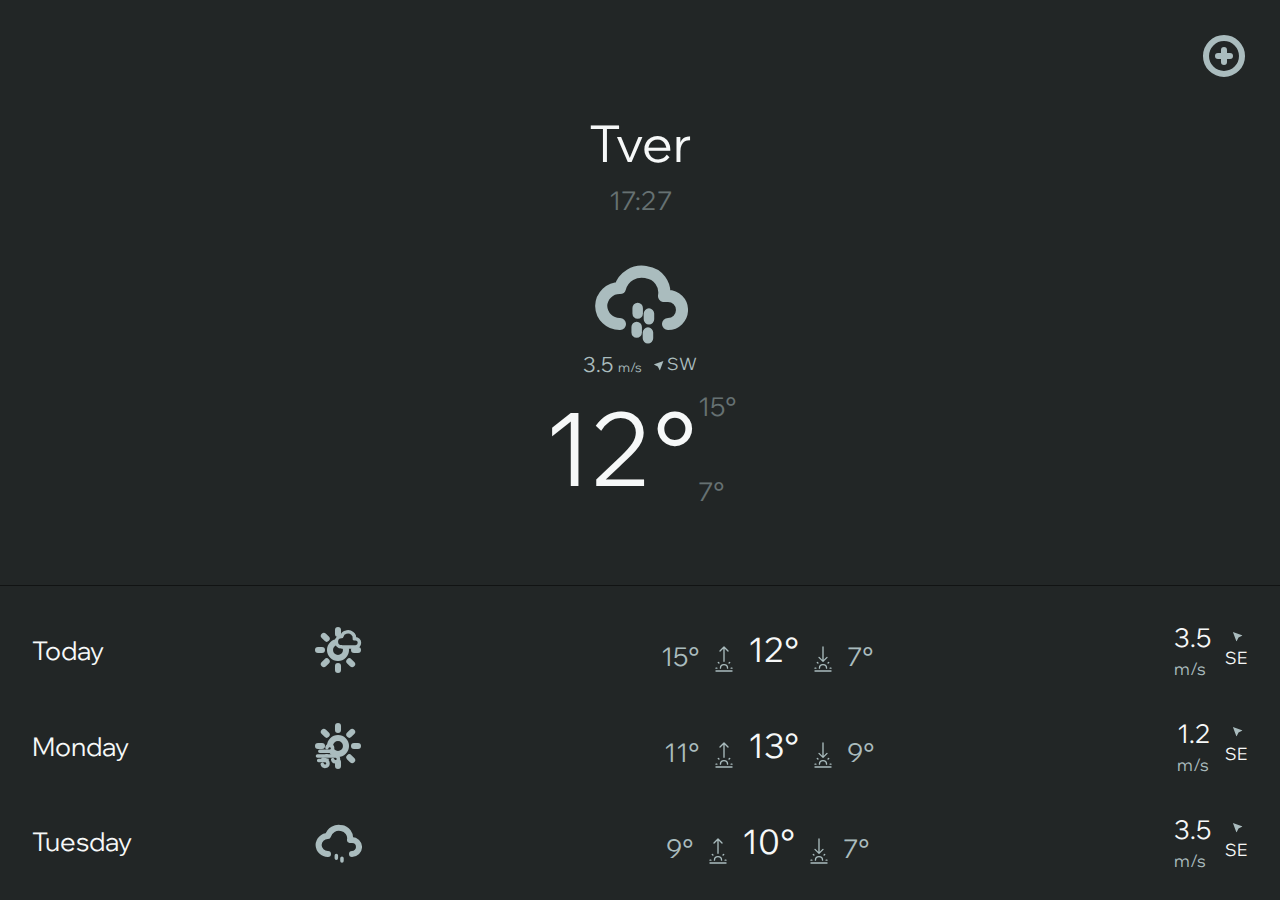
==== commit 4ba149c6: "add wind to main scre" ====
--- a/index.html
+++ b/index.html
@@ -126,6 +126,17 @@
             <use xlink:href="#rain"/>
           </svg>
         </div>
+        <div class="wind flex_row">
+          <div class="text_small text_accent js-main">3.5</div>
+          <div class="direction flex_row centered">
+            <div class="icon icon_fill icon_compas compas_sw">
+              <svg>
+                <use xlink:href="#direction"/>
+              </svg>
+            </div>
+            <div class="text_small_dop text_accent js-direction">SW</div>
+          </div>
+        </div>
         <div class="temperature flex_row">
           <div class="text_h1 now">12°</div>
           <div class="limit flex_col">
--- a/style.css
+++ b/style.css
@@ -44,7 +44,6 @@
   vertical-align: top;
   z-index: auto;
   box-sizing: border-box;
-  transition: 1s ease-in-out;
 }
 html,
 body {
@@ -149,7 +148,8 @@
   gap: var(--size16);
 }
 
-.item_line .stats .text_small::after {
+.item_line .stats .text_small::after,
+.item_main .wind .text_small::after {
   content: 'm/s';
   font-size: var(--size_font6);
   padding-left: var(--size_border2);
@@ -179,7 +179,12 @@
 }
 
 .item_main .icon_weather {
-  margin: var(--size16) 0 var(--size6) 0;
+  margin-top: var(--size16);
+}
+
+.item_main .wind {
+  gap: var(--size6);
+  margin-bottom: var(--size6);
 }
 
 .days_list {
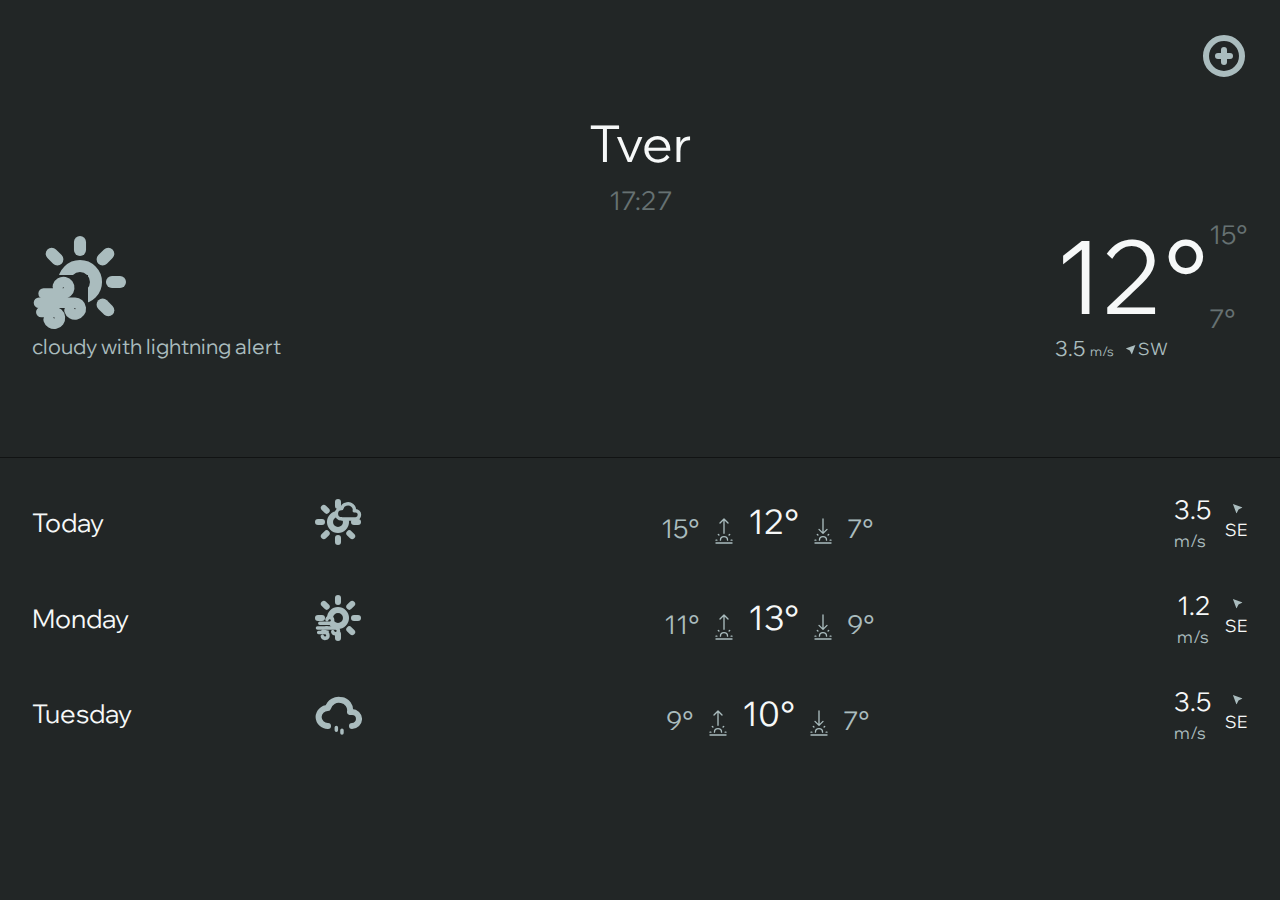
==== commit 61b6036c: "add description" ====
--- a/index.html
+++ b/index.html
@@ -115,33 +115,37 @@
       <div class="city flex_col centered">
         <div class="city_name text_h2">Tver</div>
         <div class="city_time text_accent text_opact">17:27</div>
-        <div class="icon icon_weather icon_big">
-          <svg class="icon_with">
-            <use xlink:href="#cloud_with"/>
-          </svg>
-          <svg class="icon_dop">
-            <use xlink:href="#rain"/>
-          </svg>
-          <svg class="icon_dop dop_second dop_duo">
-            <use xlink:href="#rain"/>
-          </svg>
-        </div>
-        <div class="wind flex_row">
-          <div class="text_small text_accent js-main">3.5</div>
-          <div class="direction flex_row centered">
-            <div class="icon icon_fill icon_compas compas_sw">
-              <svg>
-                <use xlink:href="#direction"/>
-              </svg>
-            </div>
-            <div class="text_small_dop text_accent js-direction">SW</div>
-          </div>
-        </div>
-        <div class="temperature flex_row">
-          <div class="text_h1 now">12°</div>
-          <div class="limit flex_col">
-            <div class="max text_accent text_opact">15°</div>
-            <div class="min text_accent text_opact">7°</div>
+      </div>
+      <div class="city_stats flex_row centered">
+        <div>
+          <div class="icon icon_weather icon_dop_top icon_big">
+            <svg class="icon_with">
+              <use xlink:href="#sun"/>
+            </svg>
+            <svg class="icon_dop dop_second dop_special">
+              <use xlink:href="#wind"/>
+            </svg>
+          </div>  
+          <div class="text_small text_accent description">cloudy with lightning alert</div>
+        </div>
+        <div>
+          <div class="temperature flex_row">
+            <div class="text_h1 now">12°</div>
+            <div class="limit flex_col">
+              <div class="max text_accent text_opact max">15°</div>
+              <div class="min text_accent text_opact min">7°</div>
+            </div>
+          </div>
+          <div class="wind flex_row">
+            <div class="text_small text_accent wind_speed">3.5</div>
+            <div class="direction flex_row centered">
+              <div class="icon icon_fill icon_compas compas_sw">
+                <svg>
+                  <use xlink:href="#direction"/> 
+                </svg>
+              </div>
+              <div class="text_small_dop text_accent wind_direction">SW</div>
+            </div>
           </div>
         </div>
       </div>
--- a/style.css
+++ b/style.css
@@ -178,8 +178,8 @@
   margin-top: var(--size24);
 }
 
-.item_main .icon_weather {
-  margin-top: var(--size16);
+.item_main .city_stats {
+  justify-content: space-between;
 }
 
 .item_main .wind {
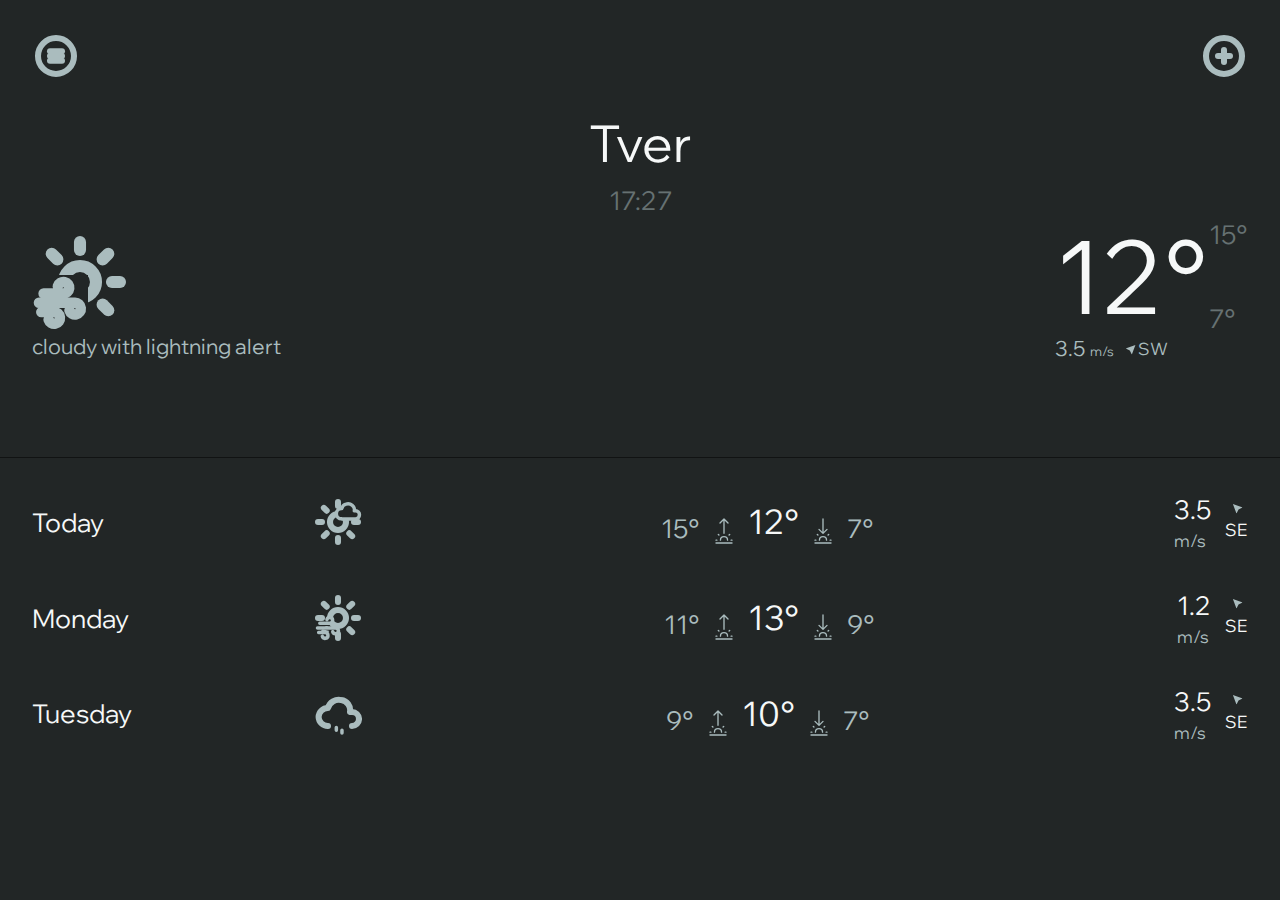
==== commit a4dce8aa: "list" ====
--- a/index.html
+++ b/index.html
@@ -83,7 +83,7 @@
 
   <div class="main">
     <div class="navigation flex_row">
-      <div style="opacity: 0;" class="icon icon_list icon_normal">
+      <div class="icon icon_list icon_normal">
         <svg>
           <use xlink:href="#list"/>
         </svg>
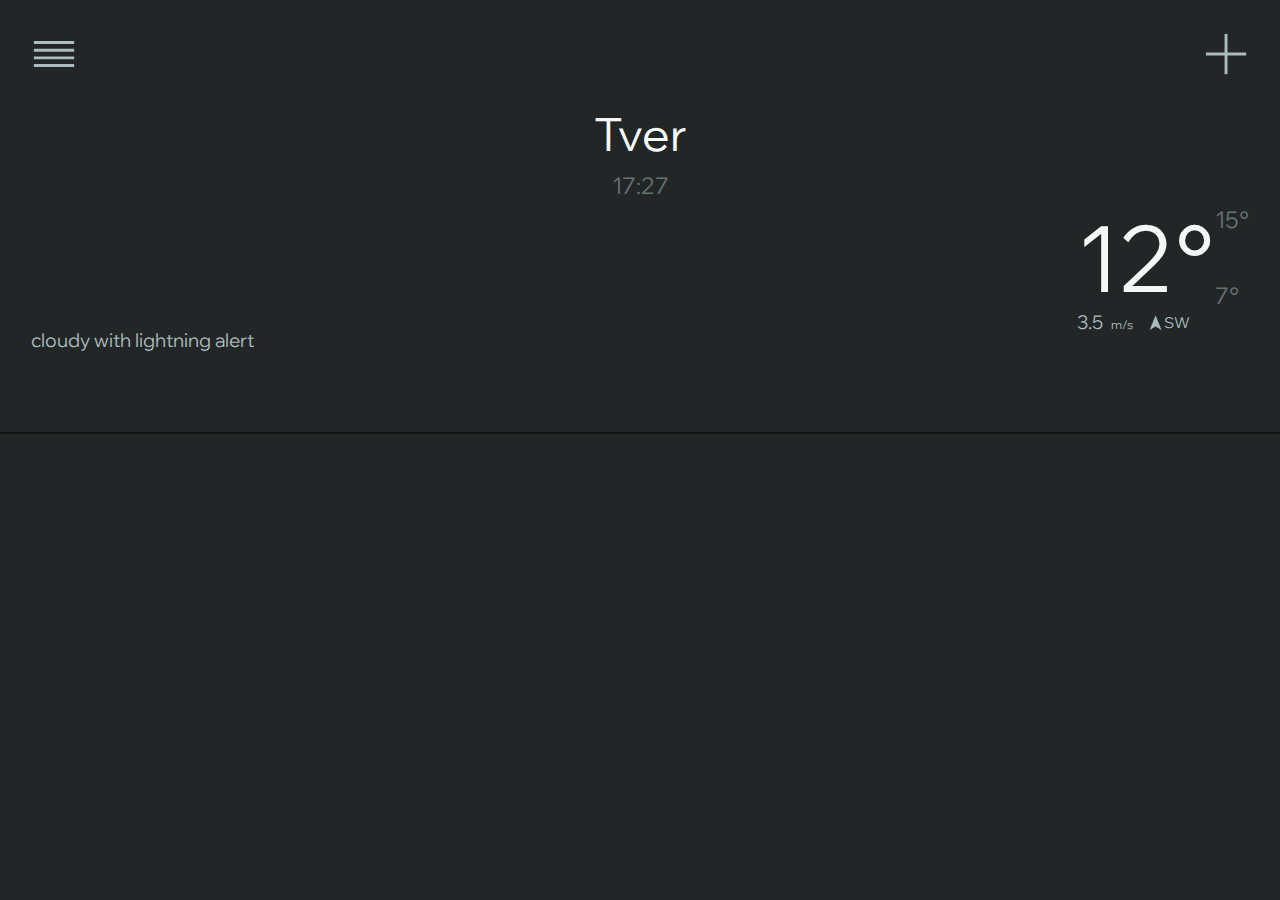
==== commit 98607fb8: "new styles and icons" ====
--- a/index.html
+++ b/index.html
@@ -11,101 +11,81 @@
 
 <body>
   <svg xmlns="http://www.w3.org/2000/svg" id="icons_all">
-    <symbol id="pages" viewBox="0 0 24 24">
-      <path d="M 3,12 A 9,9 0 1 0 12,3 9,9 0 0 0 3,12"/>
+    <symbol id="wind" viewBox="0 0 48 48">
+      <path d="M3 29.304H34.6318C36.8238 29.304 38.5238 29.856 39.7318 30.96C40.9398 32.064 41.5438 33.64 41.5438 35.688C41.5438 36.904 41.3238 37.96 40.8838 38.856C40.4438 39.752 39.8038 40.464 38.9638 40.992C38.1238 41.52 37.1038 41.856 35.9038 42"/>
+      <path d="M13 23.355H38.088C40.28 23.355 41.98 22.803 43.188 21.699C44.396 20.595 45 19.019 45 16.971C45 15.755 44.78 14.699 44.34 13.803C43.9 12.907 43.26 12.195 42.42 11.667C41.58 11.139 40.56 10.803 39.36 10.659"/>
+      <path d="M7.00019 17.696H17.4861H27.9721C30.1641 17.696 31.8641 17.144 33.072 16.04C34.28 14.936 34.884 13.36 34.884 11.312C34.884 10.096 34.664 9.04001 34.224 8.14401C33.784 7.24801 33.144 6.536 32.304 6.008C31.4641 5.48 30.4441 5.144 29.2441 5"/>
     </symbol>
-    <symbol id="add" viewBox="0 0 24 24">
-      <path d="M 3,12 A 9,9 0 1 0 12,3 9,9 0 0 0 3,12"/>
-      <path d="m 9,12 h 6"/>
-      <path d="m 12,9 v 6"/>
+    <symbol id="sun" viewBox="0 0 48 48">
+      <path d="m 26.655641,35.813831 a 11.473,11.473 0 0 1 -2.6,0.345 13.215,13.215 0 0 1 -2.726,-0.273 l -5.567,8.056 1.743,-9.63 a 13.405,13.405 0 0 1 -3.777,-3.826 l -9.6710004,1.751 8.0440004,-5.559 a 14.5,14.5 0 0 1 -0.286,-2.955 11.744,11.744 0 0 1 0.252,-2.459 l -8.0670004,-5.553 9.7000004,1.756 a 13.969,13.969 0 0 1 3.831,-3.666 l -1.764,-9.7460005 5.6,8.0880005 a 11.148,11.148 0 0 1 2.536,-0.314 13.717,13.717 0 0 1 2.783,0.273 l 5.592,-8.1000005 -1.751,9.6760005 a 12.47,12.47 0 0 1 3.653,3.82 l 9.818,-1.777 -8.178,5.644 0.374,2.8 a 12.4,12.4 0 0 1 -0.25,2.524 l 8,5.541 -9.595,-1.737 a 13.294,13.294 0 0 1 -3.841,3.675 l 1.78,9.831 z"/>
     </symbol>
-    <symbol id="list" viewBox="0 0 24 24">
-      <path d="M 3,12 A 9,9 0 1 0 12,3 9,9 0 0 0 3,12"/>
-      <path d="m 9,9.6 h 6"/>
-      <path d="m 9,12 h 6"/>
-      <path d="m 9,14.4 h 6"/>
+    <symbol id="moon" viewBox="0 0 48 48">
+      <path d="M 32.155,44 Q 21.62,44 14.294,33.92 A 18.925,18.925 0 0 1 11.513,24 q 0,-10.481 10.588,-17.353 A 19.433,19.433 0 0 1 31.62,4 h 1.283 a 19.442,19.442 0 0 1 3.369,0.4 c -4.92,1.6 -8.5,3.877 -10.749,7.032 A 20.221,20.221 0 0 0 21.406,24 a 19.066,19.066 0 0 0 8.93,16.713 19.453,19.453 0 0 0 6.15,2.54 v 0.107 q 0,0.267 -4.011,0.642 z"/>
     </symbol>
-    <symbol id="wind" viewBox="0 0 24 24">
-      <path d="m 5,8 h 8.5 A 2.5,2.5 0 1 0 11.16,4.76"/>
-      <path d="m 3,12 h 15.5 a 2.5,2.5 0 1 1 -2.34,3.24"/>
-      <path d="M 4,16 H 9.5 A 2.5,2.5 0 1 1 7.16,19.24"/>
+    <symbol id="cloudy" viewBox="0 0 48 48">
+      <path d="m 21.548,38.601 a 5.829,5.829 0 0 1 -5.85,3.662 c -3.853,0 -6.993,-2.569 -6.993,-5.708 A 3.251,3.251 0 0 1 8.99,35.176 6.911,6.911 0 0 1 5.042,33.844 C 2.997,32.464 1.998,30.418 1.998,27.47 q 0,-0.578 0.052,-1.114 a 5.617,5.617 0 0 1 -0.052,-0.764 5.372,5.372 0 0 1 4.524,-5.341 9.508,9.508 0 0 1 1.592,-0.505 5.132,5.132 0 0 1 -0.443,-2.1 5.071,5.071 0 0 1 5.106,-5.042 5.836,5.836 0 0 1 1.828,0.315 8.848,8.848 0 0 1 8.888,-8.511 8.823,8.823 0 0 1 8.321,5.863 4.437,4.437 0 0 1 3.089,-1.26 4.358,4.358 0 0 1 4.349,4.349 4.427,4.427 0 0 1 -1.134,2.963 h 0.567 a 7.318,7.318 0 0 1 7.313,7.313 7.554,7.554 0 0 1 -0.091,1.174 7.719,7.719 0 0 1 0.091,1.183 c 0,3.9 -3,7.23 -6.565,7.23 a 4.571,4.571 0 0 1 -1.522,-0.238 11.816,11.816 0 0 1 0.238,2.141 c 0,4.519 -4.281,8.467 -9.228,8.467 a 7.337,7.337 0 0 1 -7.373,-4.992 z"/>
     </symbol>
-    <symbol id="_up" viewBox="0 0 24 24">
-      <path d="M 12,3 V 21"/>
-      <path d="M 15,18 12,21 9,18"/>
+    <symbol id="cloud" viewBox="0 0 48 48">
+      <path d="m 38.688,30.604 a 7.344,7.344 0 0 0 0,-14.688 H 38.12 a 4.43,4.43 0 0 0 1.135,-2.963 4.358,4.358 0 0 0 -4.35,-4.35 4.438,4.438 0 0 0 -3.089,1.261 8.824,8.824 0 0 0 -8.32,-5.86 8.847,8.847 0 0 0 -8.888,8.51 A 5.857,5.857 0 0 0 12.78,12.199 5.072,5.072 0 0 0 7.673,17.238 5.11,5.11 0 0 0 8.366,19.823 4.162,4.162 0 0 0 7.483,19.76 5.4,5.4 0 0 0 2,25.181 5.46,5.46 0 0 0 7.74,30.665 Z"/>
     </symbol>
-    <symbol id="_down" viewBox="0 0 24 24">
-      <path d="M 12,21 V 3"/>
-      <path d="M 15,6 12,3 9,6"/>
+    <symbol id="sun_up" viewBox="0 0 48 48">
+      <path d="M14.7202 44.9999C14.7202 44.9999 14.9271 44.328 15.3301 43.352L8.99902 38.7711L16.917 40.205C17.5257 39.178 18.284 38.2475 19.167 37.444L17.8252 30.029L22.0249 36.0941C22.6471 35.9429 23.2848 35.8636 23.925 35.858C24.6257 35.8534 25.3249 35.9204 26.012 36.058L30.2061 29.982L28.8921 37.238C30 37.9862 30.9343 38.9636 31.6321 40.1039L38.9951 38.7711L32.9109 43.171L33.2161 44.999L14.7202 44.9999Z"/>
+      <path d="M24 26.5L24.004 2.00403M24.004 2.00403C25.1545 4.03524 26.4795 5.96251 27.964 7.76403M24.004 2.00403C22.8677 4.04406 21.5419 5.97257 20.044 7.76403"/>
+      <path d="M0 45H48"/>
     </symbol>
-    <symbol id="sun_up" viewBox="0 0 24 24">
-      <path d="m 6,18.867 h 0.667 m 10.667,0 H 18 M 7.733,14.6 8.2,15.067 M 16.267,14.6 15.8,15.067 m -6.467,3.8 a 2.667,2.667 0 0 1 5.333,0"/>
-      <path d="M 6,21 H 18"/>
-      <path d="M 12,13.768 V 3 l 3,3 M 9,6 12,3"/>
+    <symbol id="sun_down" viewBox="0 0 48 48">
+      <path d="M14.7202 44.9999C14.7202 44.9999 14.9271 44.328 15.3301 43.352L8.99902 38.7711L16.917 40.205C17.5257 39.178 18.284 38.2475 19.167 37.444L17.8252 30.029L22.0249 36.0941C22.6471 35.9429 23.2848 35.8636 23.925 35.858C24.6257 35.8534 25.3249 35.9204 26.012 36.058L30.2061 29.982L28.8921 37.238C30 37.9862 30.9343 38.9636 31.6321 40.1039L38.9951 38.7711L32.9109 43.171L33.2161 44.999L14.7202 44.9999Z"/>
+      <path d="M24 2.00403L24.004 26.5M24.004 26.5C25.1545 24.4688 26.4795 22.5415 27.964 20.74M24.004 26.5C22.8677 24.46 21.5419 22.5315 20.044 20.74"/>
+      <path d="M0 45H48"/>
     </symbol>
-    <symbol id="sun_down" viewBox="0 0 24 24">
-      <path d="m 6,18.867 h 0.667 m 10.667,0 H 18 M 7.733,14.6 8.2,15.067 M 16.267,14.6 15.8,15.067 m -6.467,3.8 a 2.667,2.667 0 0 1 5.333,0"/>
-      <path d="M 6,21 H 18"/>
-      <path d="m 12,3 v 10.768 l 3,-3 m -6,0 3,3"/>
+    <symbol id="arrow_up" viewBox="0 0 48 48">
+      <path d="M24 42.5L24.004 2.00403M24.004 2.00403C25.1545 4.03524 26.4795 5.96251 27.964 7.76403M24.004 2.00403C22.8677 4.04406 21.5419 5.97257 20.044 7.76403"/>
     </symbol>
-    <symbol id="rain" viewBox="0 0 24 24">
-      <path d="m 10.64,15.07 v 2.43 m 4.86,0 v 2.43"/>
+    <symbol id="arrow_down" viewBox="0 0 48 48">
+      <path d="M24 2.00403L24.004 42.5M24.004 42.5C25.1545 40.4688 26.4795 38.5415 27.964 36.74M24.004 42.5C22.8677 40.46 21.5419 38.5315 20.044 36.74"/>
     </symbol>
-    <symbol id="sun" viewBox="0 0 24 24">
-      <path d="m 14.828,14.828 a 4,4 0 1 0 -5.657,0 4,4 0 0 0 5.657,0 z"/>
-      <path d="M 6.343,17.657 4.929,19.071"/>
-      <path d="M 6.343,6.343 4.929,4.929"/>
-      <path d="M 17.657,6.343 19.071,4.929"/>
-      <path d="m 17.657,17.657 1.414,1.414"/>
-      <path d="M 4,12 H 2"/>
-      <path d="M 12,4 V 2"/>
-      <path d="m 20,12 h 2"/>
-      <path d="m 12,20 v 2"/>
+    <symbol id="lightning" viewBox="0 0 48 48">
+      <path d="M22.8988 26.8279L23.2599 26.1917L22.536 26.0863L9.66577 24.2133V24.0844L30.306 4.26932L21.1344 20.1345L20.7668 20.7702L21.493 20.8792L33.977 22.7527V23.0183L13.3654 43.624L22.8988 26.8279Z"/>
     </symbol>
-    <symbol id="moon" viewBox="0 0 24 24">
-      <path d="m 12,3 h 0.393 A 7.5,7.5 0 0 0 20.313,15.446 9,9 0 1 1 12,2.992 Z"/>
-      <path d="M 17,4 A 2,2 0 0 0 19,6 2,2 0 0 0 17,8 2,2 0 0 0 15,6 2,2 0 0 0 17,4"/>
-      <path d="m 19,11 h 2 m -1,-1 v 2"/>
+    <symbol id="raindrop" viewBox="0 0 48 48">
+      <path d="M4.49983 31.1295H4.49985V31.1253C4.49985 27.811 6.15689 24.5556 8.90654 21.4608C11.6532 18.3695 15.45 15.4848 19.6285 12.9229C27.6112 8.0287 36.9044 4.36234 42.6932 2.70306C42.6326 2.98778 42.5707 3.2797 42.5073 3.57838C41.1032 10.1948 38.9948 20.1305 35.5591 28.6938C33.6884 33.3565 31.4379 37.5758 28.7202 40.6221C26.0075 43.6627 22.8634 45.5 19.1838 45.5H19.1766L19.1694 45.5002C17.2531 45.5557 15.3453 45.2242 13.5601 44.5254C11.7749 43.8267 10.1489 42.7751 8.77948 41.4335C7.41002 40.092 6.32518 38.488 5.58985 36.7175C4.85451 34.9471 4.48378 33.0465 4.49983 31.1295Z"/>
     </symbol>
-    <symbol id="cloud" viewBox="0 0 24 24">
-      <path d="M 6.657,18 A 4.572,4.572 0 0 1 2,13.517 4.572,4.572 0 0 1 6.657,9.035 a 5.231,5.231 0 0 1 3.675,-3.773 5.991,5.991 0 0 1 5.444,1 4.764,4.764 0 0 1 1.77,4.769 h 0.99 a 3.487,3.487 0 0 1 0,6.973 H 6.657"/>
+    <symbol id="snowflake" viewBox="0 0 48 48">
+      <path d="M43.3547 34.368L36.224 30.368L33.9627 29.12L24.064 23.488M24.064 23.488L24.2027 34.9013L24.272 37.4347L24.3413 45.6107M24.064 23.488L14.2347 29.296L12.0053 30.6133L5.072 34.736M24.064 23.488L14.2293 17.6534L12 16.3361L5.06665 12.1814M24.064 23.488L23.9466 12.0481L23.8773 9.48272L23.808 1.34406M24.064 23.488L33.8933 17.6801L36.1227 16.3627L43.056 12.2081"/>
     </symbol>
-    <symbol id="cloud_with" viewBox="0 0 24 24">
-        <path d="M 7,18 A 4.606,4.606 0 0 1 2.3,13.5 4.606,4.606 0 0 1 7,9 5.621,5.621 0 0 1 13.611,5.05 5.093,5.093 0 0 1 18,11 h 1 a 3.5,3.5 0 0 1 0,7"/>
+    <symbol id="direction" viewBox="0 0 48 48">
+      <path d="M23.664 2L41.4507 46L23.664 35.3333L5.90399 46L23.664 2Z"/>
     </symbol>
-    <symbol id="lightning" viewBox="0 0 24 24">
-      <path d="M 13.845,8.237 10.464,15 h 5.072 l -3.381,6.763"/>
+    <symbol id="list" viewBox="0 0 48 48">
+      <path d="M3 20H24L45 20"/>
+      <path d="M3 28H24L45 28"/>
+      <path d="M3 36H24H45"/>
+      <path d="M3 12L24 12H45"/>
     </symbol>
-    <symbol id="direction" viewBox="0 0 24 24">
-      <path d="m 12,18.5 7.265,2.463 a 0.535,0.535 0 0 0 0.57,-0.116 0.548,0.548 0 0 0 0.134,-0.572 L 12,3 4.03,20.275 a 0.547,0.547 0 0 0 0.135,0.572 0.535,0.535 0 0 0 0.57,0.116 L 12,18.5"/>
+    <symbol id="add" viewBox="0 0 48 48">
+      <path d="M3 24H24L45 24"/>
+      <path d="M24 3V24V45"/>
+    </symbol>
+    <symbol id="pages" viewBox="0 0 48 48">
+      <path d="M44.5 24C44.5 35.3218 35.3218 44.5 24 44.5C12.6782 44.5 3.5 35.3218 3.5 24C3.5 12.6782 12.6782 3.5 24 3.5C35.3218 3.5 44.5 12.6782 44.5 24Z"/>
+    </symbol>
+    <symbol id="backspace" viewBox="0 0 48 48">
+      <path d="M35.4246 30.5754L28.5 23.6508L21.5754 16.7261"/>
+      <path d="M22.0754 30.0754L28.5 23.6508L34.9246 17.2261"/>
+      <path d="M18.8902 44L3 23.6949L18.8841 3.36733H45V44H18.8902Z"/>
     </symbol>
   </svg>
 
-  <div class="main">
+  <div class="main" id="forecast">
     <div class="navigation flex_row">
-      <div class="icon icon_list icon_normal">
+      <div class="icon_wrap icon_navigation icon_list">
         <svg>
           <use xlink:href="#list"/>
         </svg>
       </div>
       <div style="opacity: 0;" class="pages flex_row centered">
-        <div class="icon icon_small" id="selected_page">
-          <svg>
-            <use xlink:href="#pages"/>
-          </svg>
-        </div>
-        <div class="icon icon_small">
-          <svg>
-            <use xlink:href="#pages"/>
-          </svg>
-        </div>
-        <div class="icon icon_small">
-          <svg>
-            <use xlink:href="#pages"/>
-          </svg>
-        </div>
       </div>
-      <div class="icon icon_add icon_normal">
+      <div class="icon_wrap icon_navigation icon_add">
         <svg>
           <use xlink:href="#add"/>
         </svg>
@@ -118,14 +98,8 @@
       </div>
       <div class="city_stats flex_row centered">
         <div>
-          <div class="icon icon_weather icon_dop_top icon_big">
-            <svg class="icon_with">
-              <use xlink:href="#sun"/>
-            </svg>
-            <svg class="icon_dop dop_second dop_special">
-              <use xlink:href="#wind"/>
-            </svg>
-          </div>  
+          <div class="icon_wrap icon_big">
+          </div>
           <div class="text_small text_accent description">cloudy with lightning alert</div>
         </div>
         <div>
@@ -139,9 +113,9 @@
           <div class="wind flex_row">
             <div class="text_small text_accent wind_speed">3.5</div>
             <div class="direction flex_row centered">
-              <div class="icon icon_fill icon_compas compas_sw">
+              <div class="icon_wrap icon_fill icon_compas compas_sw">
                 <svg>
-                  <use xlink:href="#direction"/> 
+                  <use xlink:href="#direction"/>
                 </svg>
               </div>
               <div class="text_small_dop text_accent wind_direction">SW</div>
@@ -153,127 +127,8 @@
       </div>
     </div>
     <div class="divider"></div>
-
     <div class="days_list flex_col">
-      <div class="item_days_list flex_row centered">
-        <div class="day_name">Today</div>
-        <div class="right_part flex_row centered">
-          <div class="icon icon_weather icon_dop_top icon_normal">
-            <svg class="icon_with">
-              <use xlink:href="#sun"/>
-            </svg>
-            <svg class="icon_dop">
-              <use xlink:href="#cloud"/>
-            </svg>
-          </div>
-          <div class="temperature flex_row">
-            <div class="text_accent">15°</div>
-            <div class="icon icon_small">
-              <svg>
-                <use xlink:href="#sun_up"/>
-              </svg>
-            </div>
-            <div class="text_h3">12°</div>
-            <div class="icon icon_small">
-              <svg>
-                <use xlink:href="#sun_down"/>
-              </svg>
-            </div>
-            <div class="text_accent">7°</div>
-          </div>
-          <div class="wind flex_row centered">
-            <div class="power">3.5</div>
-            <div class="direction flex_col centered">
-              <div class="icon icon_fill icon_compas compas_se">
-                <svg>
-                  <use xlink:href="#direction"/>
-                </svg>
-              </div>
-              <div class="text_small_dop">SE</div>
-            </div>
-          </div>
-        </div>
-      </div>
-      <div class="item_days_list flex_row centered">
-        <div class="day_name">Monday</div>
-        <div class="right_part flex_row centered">
-          <div class="icon icon_weather icon_dop_top icon_normal">
-            <svg class="icon_with">
-              <use xlink:href="#sun"/>
-            </svg>
-            <svg class="icon_dop dop_second">
-              <use xlink:href="#wind"/>
-            </svg>
-          </div>
-          <div class="temperature flex_row">
-            <div class="text_accent">11°</div>
-            <div class="icon icon_small">
-              <svg>
-                <use xlink:href="#sun_up"/>
-              </svg>
-            </div>
-            <div class="text_h3">13°</div>
-            <div class="icon icon_small">
-              <svg>
-                <use xlink:href="#sun_down"/>
-              </svg>
-            </div>
-            <div class="text_accent">9°</div>
-          </div>
-          <div class="wind flex_row centered">
-            <div class="power">1.2</div>
-            <div class="direction flex_col centered">
-              <div class="icon icon_fill icon_compas compas_se">
-                <svg>
-                  <use xlink:href="#direction"/>
-                </svg>
-              </div>
-              <div class="text_small_dop">SE</div>
-            </div>
-          </div>
-        </div>
-      </div>
-      <div class="item_days_list flex_row centered">
-        <div class="day_name">Tuesday</div>
-        <div class="right_part flex_row centered">
-          <div class="icon icon_weather icon_normal">
-            <svg class="icon_with">
-              <use xlink:href="#cloud_with"/>
-            </svg>
-            <svg class="icon_dop">
-              <use xlink:href="#rain"/>
-            </svg>
-          </div>
-          <div class="temperature flex_row">
-            <div class="text_accent">9°</div>
-            <div class="icon icon_small">
-              <svg>
-                <use xlink:href="#sun_up"/>
-              </svg>
-            </div>
-            <div class="text_h3">10°</div>
-            <div class="icon icon_small">
-              <svg>
-                <use xlink:href="#sun_down"/>
-              </svg>
-            </div>
-            <div class="text_accent">7°</div>
-          </div>
-          <div class="wind flex_row centered">
-            <div class="power">3.5</div>
-            <div class="direction flex_col centered">
-              <div class="icon icon_fill icon_compas compas_se">
-                <svg>
-                  <use xlink:href="#direction"/>
-                </svg>
-              </div>
-              <div class="text_small_dop">SE</div>
-            </div>
-          </div>
-        </div>
-      </div>
     </div>
-
   </div>
 </body>
 </html>
--- a/style.css
+++ b/style.css
@@ -13,22 +13,39 @@
   --size_font6: calc(var(--size_font12)/2);
   --size_font8: calc(var(--size_font12)/1.5);
   --size_font10: calc(var(--size_font12)/1.2);
-  --size_font12: max(2vw, 2vh);
+  --size_font12: var(--size12);
   --size_font16: calc(var(--size_font12)/0.75);
   --size_font24: calc(2*var(--size_font12));
   --size_font48: calc(2*var(--size_font24));
-  --size_border0: calc(var(--size_border1)/3);
-  --size_border1: calc(var(--size16)/10.6);
-  --size_border2: calc(var(--size_border1)*1.5);
-  --size4: calc(var(--size16)/4);
-  --size6: calc(var(--size16)/2.6);
-  --size12: calc(var(--size16)/1.3);
-  --size16: max(2.5vw, 2.5vh);
-  --size20: calc(1.25*var(--size16));
-  --size24: calc(1.5*var(--size16));
-  --size28: calc(1.75*var(--size16));
-  --size32: calc(2*var(--size16));
-  --size48: calc(2*var(--size24));
+
+  --size4: max(0.6vw, 0.6vh);
+  --size8: calc(var(--size4)*2);
+  --size12: calc(var(--size4)*3);
+  --size16: calc(var(--size4)*4);
+  --size20: calc(var(--size4)*5);
+  --size24: calc(var(--size4)*6);
+  --size28: calc(var(--size4)*7);
+  --size32: calc(var(--size4)*8);
+  --size36: calc(var(--size4)*9);
+  --size40: calc(var(--size4)*10);
+  --size44: calc(var(--size4)*11);
+  --size48: calc(var(--size4)*12);
+  --size52: calc(var(--size4)*13);
+  --size56: calc(var(--size4)*14);
+  --size60: calc(var(--size4)*15);
+  --size64: calc(var(--size4)*16);
+  --size68: calc(var(--size4)*17);
+  --size72: calc(var(--size4)*18);
+
+  --size_border0: calc(var(--size4)/4);
+  --size_border1: calc(var(--size4)/3);
+  --size_border2: calc(var(--size4));
+
+  --size_border_iconL: calc(var(--size4)/4);
+  --size_border_iconM: calc(var(--size4)/3);
+  --size_border_iconS: calc(var(--size4)/2.5);
+  --size_border_iconThin: calc(var(--size4)/1.5);
+  --size_border_icon_precip: var(--size4);
 }
 
 *, html, body, h1, h2, h3, h4, h5, h6, a, img, ul, ol, li, div, span, b, time, mark,
@@ -163,11 +180,12 @@
 .scroll_line {
   gap: var(--size16);
   margin-bottom: var(--size16);
-  overflow-y: auto;
-}
-
-.scroll_line .item_scroll_line .icon_weather {
-  margin: var(--size4) 0 var(--size6) 0;
+  overflow-y: hidden;
+  overflow-x: auto;
+}
+
+.scroll_line .item_scroll_line .icon_scroll_line {
+  margin: var(--size4) 0 var(--size8) 0;
 }
 
 .scroll_line .item_scroll_line.arrow {
@@ -183,8 +201,8 @@
 }
 
 .item_main .wind {
-  gap: var(--size6);
-  margin-bottom: var(--size6);
+  gap: var(--size8);
+  margin-bottom: var(--size8);
 }
 
 .days_list {
@@ -208,7 +226,7 @@
 }
 
 .item_days_list .wind {
-  gap: var(--size6);
+  gap: var(--size8);
 }
 
 .item_days_list .wind .power::after {
@@ -231,119 +249,132 @@
 }
 
 svg * {
-  stroke-linecap: round;
-  stroke-linejoin: round;
-}
-
-.icon svg {
-  height: 100%;
-  width: 100%;
-  fill: transparent;
+  stroke-linecap: butt;
+  stroke-linejoin: miter;
 }
 
 .icon_big {
-  width: var(--size48);
-  height: var(--size48);
-}
-
+  width: var(--size64);
+  height: var(--size64);
+  stroke-width: var(--size_border_iconL);
+}
 .icon_normal {
-  width: var(--size24);
-  height: var(--size24);
-}
-
+  width: var(--size40);
+  height: var(--size40);
+  stroke-width: var(--size_border_iconM);
+}
 .icon_small {
   width: var(--size16);
   height: var(--size16);
-}
-
+  stroke-width: var(--size_border_iconS);
+}
+.icon_compas {
+  width: var(--size8);
+  height: var(--size8);
+  transform-box: fill-box;
+  transform-origin: center;
+}
+.icon_navigation {
+  width: var(--size24);
+  height: var(--size24);
+  stroke-width: var(--size_border_iconS);
+}
 .icon_backspace {
   width: var(--size12);
   height: var(--size12);
-}
-
-.icon_compas {
-  width: var(--size6);
-  height: var(--size6);
-  transform-box: fill-box;
-  transform-origin: center;
-}
-
-.icon_compas.compas_sw  {
-  transform: rotate(45deg);
-}
-.icon_compas.compas_se  {
-  transform: rotate(-45deg);
-}
-
-.icon_big .icon_dop {
-  stroke-width: var(--size_border2);
-}
-
-.icon {
+  stroke-width: var(--size_border_iconThin);
+}
+
+.icon_wrap {
+  display: flex;
+  align-items: center;
+  justify-content: center;
+}
+
+.icon_opact {
+  opacity: 0.8;
+}
+
+.icon_wrap svg {
   stroke: var(--color_accent);
+  height: 100%;
+  width: 100%;
+  fill: transparent;
+}
+
+.icon_wrap.icon_fill svg {
+  fill: var(--color_accent);
+}
+.icon_wrap.icon_night svg {
+  fill: var(--color_secondary);
+}
+
+.icon_with_precip .icon_main {
+  position: absolute;
+}
+
+.icon_with_precip .icon_main,
+.icon_with_precip .icon_precip {
+  width: 100%;
+  height: 100%;
+}
+
+.icon_with_precip .icon_precip {
   display: flex;
+  justify-content: space-evenly;
   align-items: flex-end;
-  justify-content: center;
-  stroke-width: var(--size_border1);
-}
-
-.icon.icon_small,
-.arrow .icon {
-  stroke-width: var(--size_border0);
-}
-
-.icon_weather.icon_dop_top {
-  align-items: flex-start;
-  justify-content: flex-end;
-}
-
-.icon.icon_night svg {
-  fill: var(--color_secondary);
-}
-
-.icon.icon_fill svg {
-  fill: var(--color_accent);
-  stroke: none;
-}
-
-.icon .icon_with {
+}
+
+.icon_precip svg {
+  width: 25%;
+  height: 25%;
+  stroke-width: var(--size_border_icon_precip);
+}
+
+.icon_double .icon_wrap {
   position: absolute;
-}
-
-.icon .icon_dop {
-  height: 58%;
-  width: 58%;
-}
-
-.icon .icon_dop.dop_second {
+  width: 70%;
+  height: 70%;
+}
+
+.icon_double .icon_wrap:nth-child(1) {
+  top: 0;
+  left: 0;
+}
+
+.icon_double .icon_wrap:nth-child(2) {
+  bottom: 0;
+  right: 0;
+  background-color: var(--color_primary);
+  border-radius: 50%;
+}
+
+.icon_tripple .icon_wrap {
   position: absolute;
-  bottom: 10%;
-  right: 5%;
-}
-
-.icon .icon_dop.dop_special {
+  width: 60%;
+  height: 60%;
+}
+
+.icon_tripple .icon_wrap:nth-child(1) {
+  top: 0;
+  left: 0;
+}
+
+.icon_tripple .icon_wrap:nth-child(2) {
+  top: 0;
+  right: 0;
   background-color: var(--color_primary);
-}
-
-.icon .icon_dop.dop_second.dop_duo {
-  bottom: 20%;
-  right: 20%;
-}
-.icon .icon_dop.dop_second.dop_duo + .dop_duo {
-  top: 0;
-}
-
-.icon_weather.icon_dop_top .icon_dop {
-  fill: var(--color_primary);
-}
-
-.icon_weather.icon_dop_top .icon_dop.dop_second {
-  left: 0;
+  border-radius: 50%;
+}
+
+.icon_tripple .icon_wrap:nth-child(3) {
   bottom: 0;
+  left: 20%;
+  background-color: var(--color_primary);
+  border-radius: 50%;
 }
 
 .navigation {
-  height: var(--size24);
   justify-content: space-between;
   margin-bottom: var(--size12);
   gap: var(--size16);
@@ -354,12 +385,7 @@
 }
 
 .navigation .pages {
-  gap: var(--size6);
-}
-
-.navigation .pages .icon_small {
-  width: var(--size12);
-  height: var(--size12);
+  gap: var(--size8);
 }
 
 .navigation .pages #selected_page svg {
@@ -381,7 +407,7 @@
 .navigation .search_section .search_result_list {
   width: 100%;
   background-color: var(--color_secondary);
-  border-radius: var(--size6);
+  border-radius: var(--size8);
   color: var(--color_primary);
 }
 
@@ -394,9 +420,8 @@
 .navigation .search_field .icon_backspace {
   visibility: hidden;
   position: absolute;
-  right: var(--size6);
+  right: var(--size8);
   cursor: pointer;
-  stroke-width: var(--size_border0);
 }
 
 .navigation .search_field input:not([value=""]) ~ .icon_backspace {
@@ -420,7 +445,7 @@
   z-index: 99;
   top: 100%;
   padding: var(--size12);
-  gap: var(--size6);
+  gap: var(--size8);
 }
 
 .navigation .search_result_list .divider {
